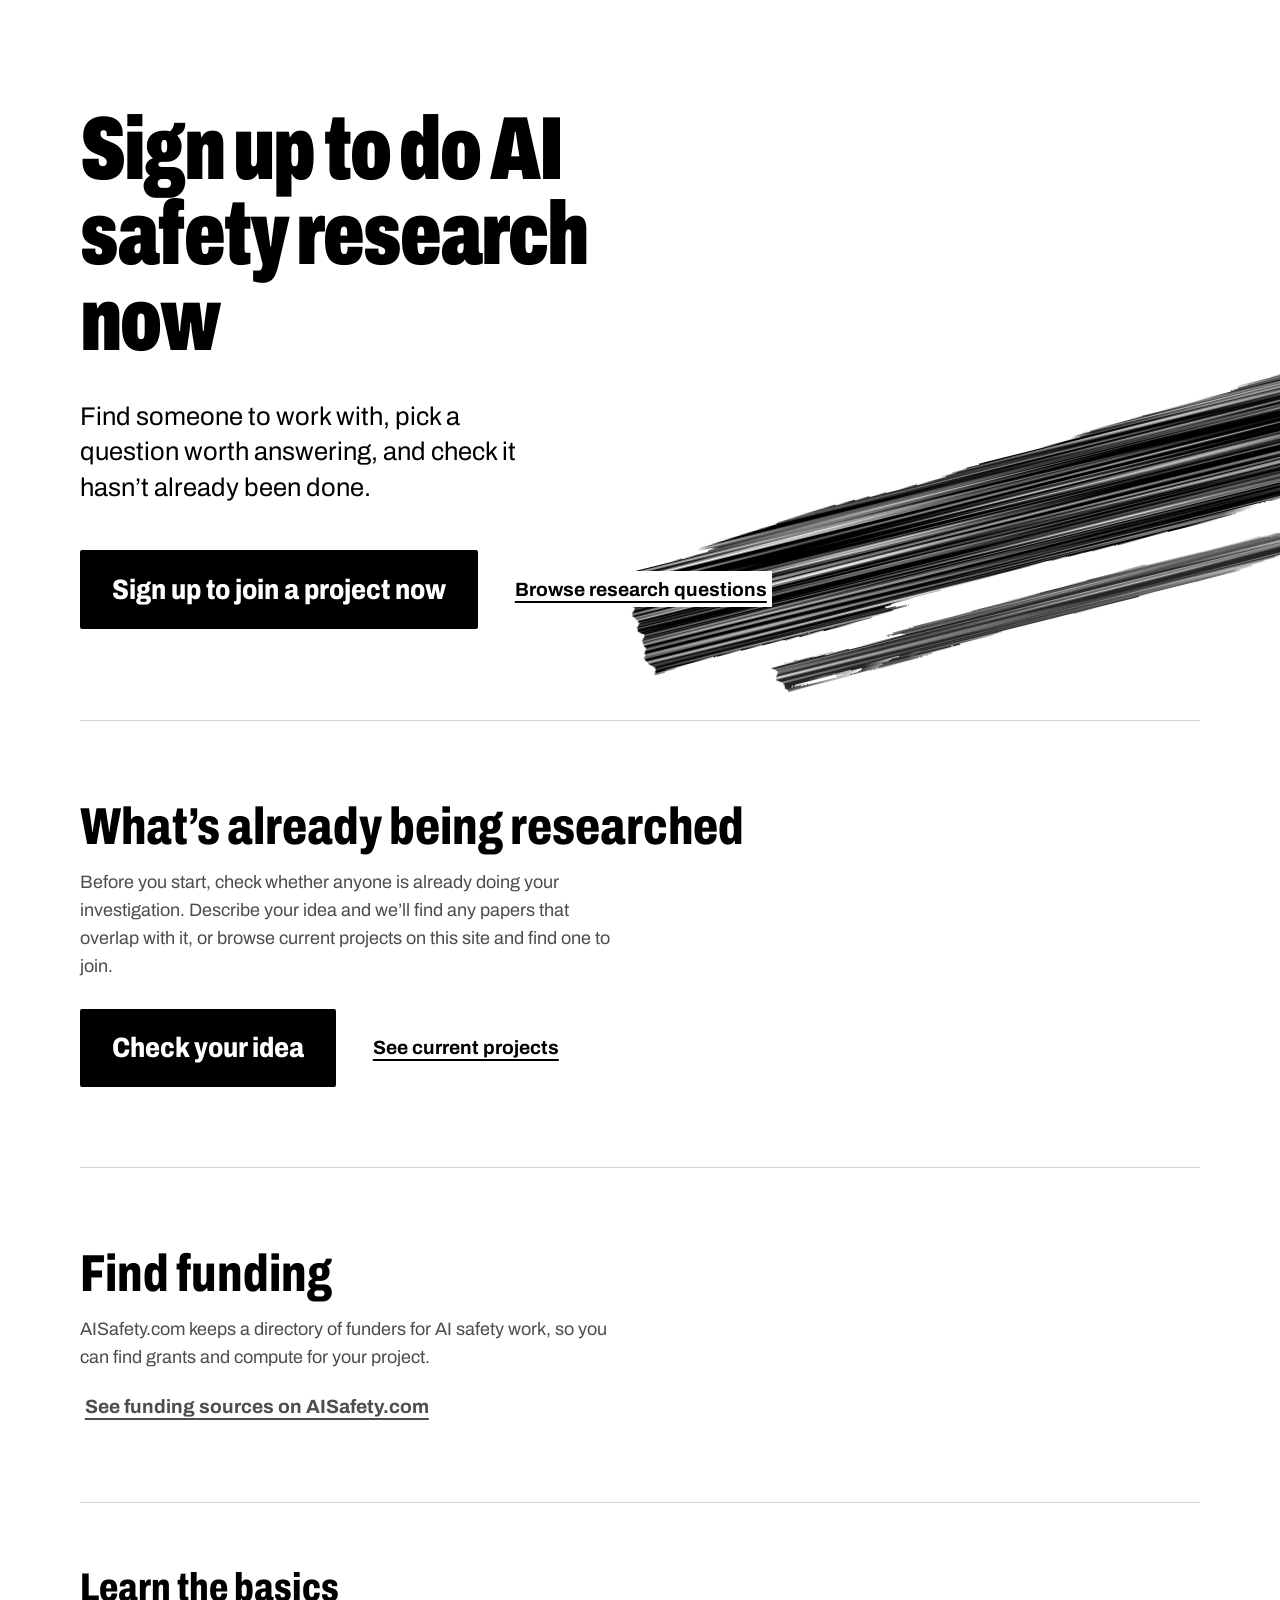
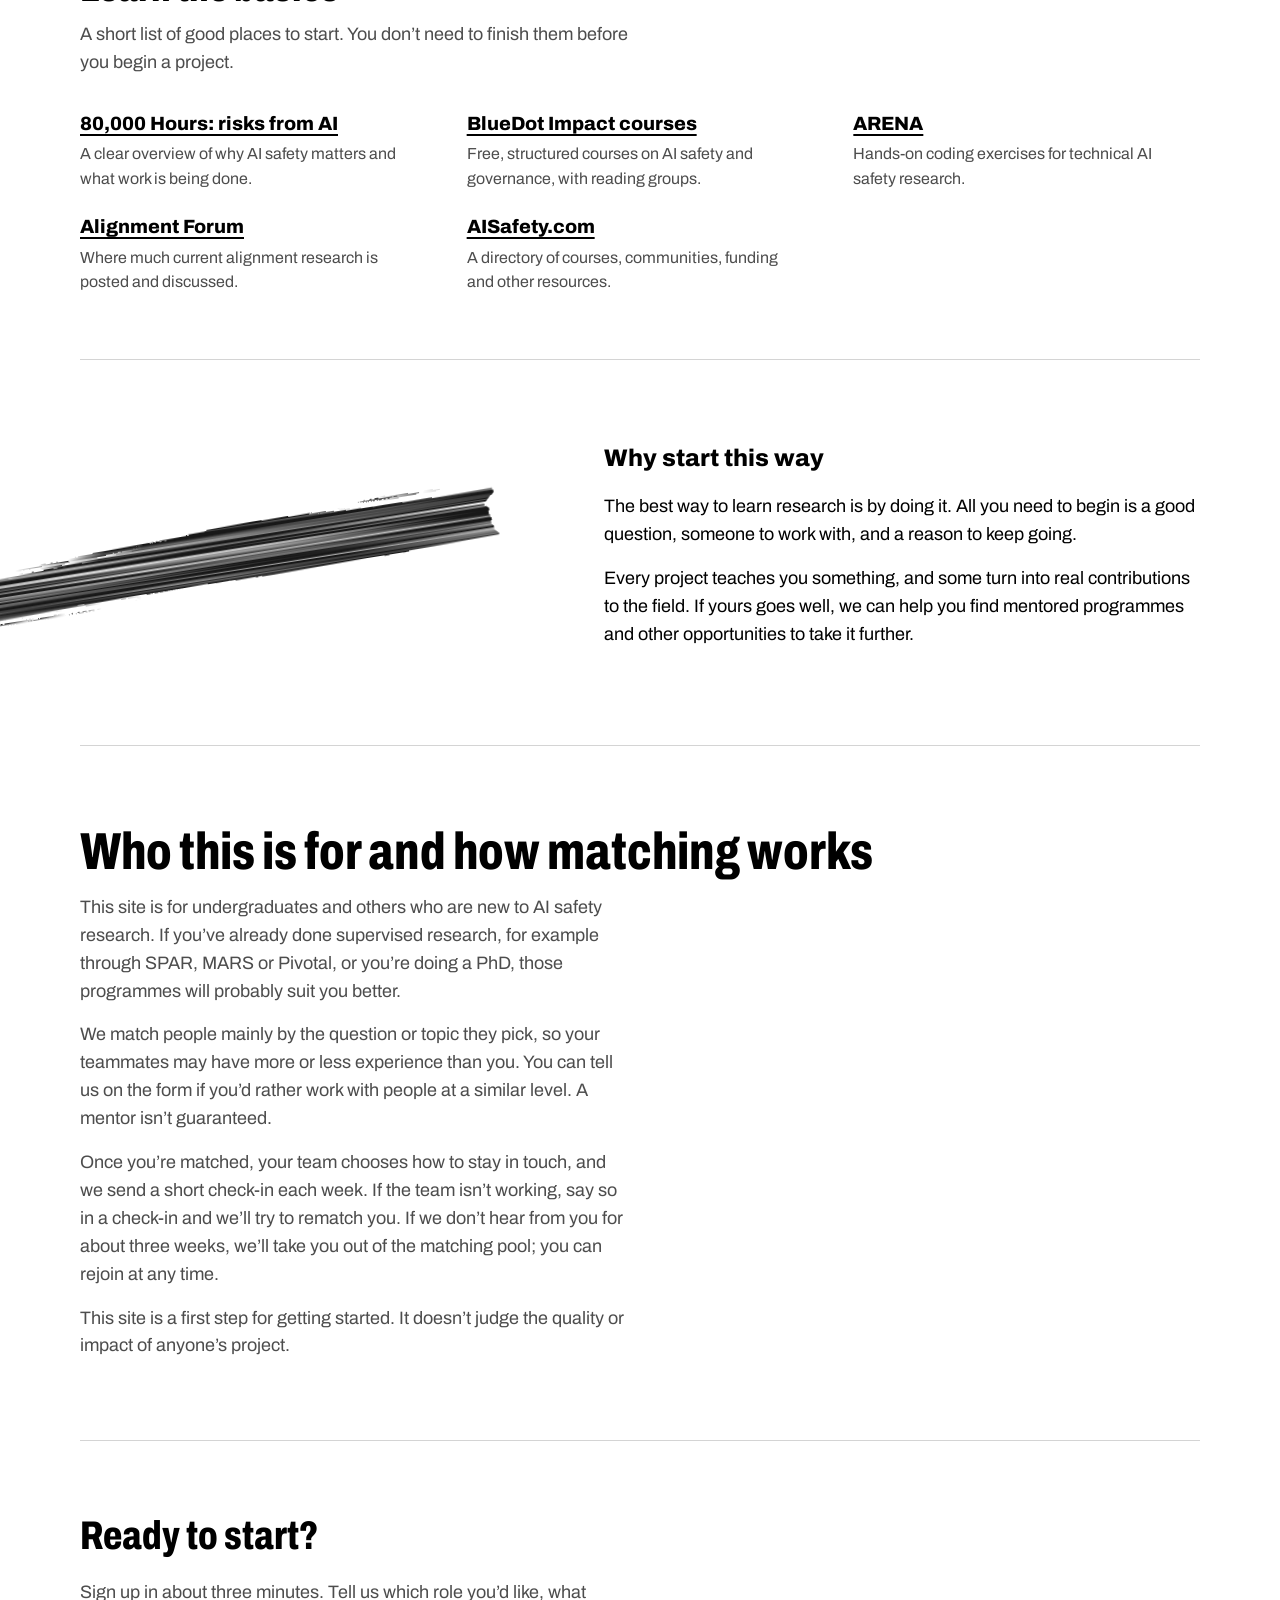
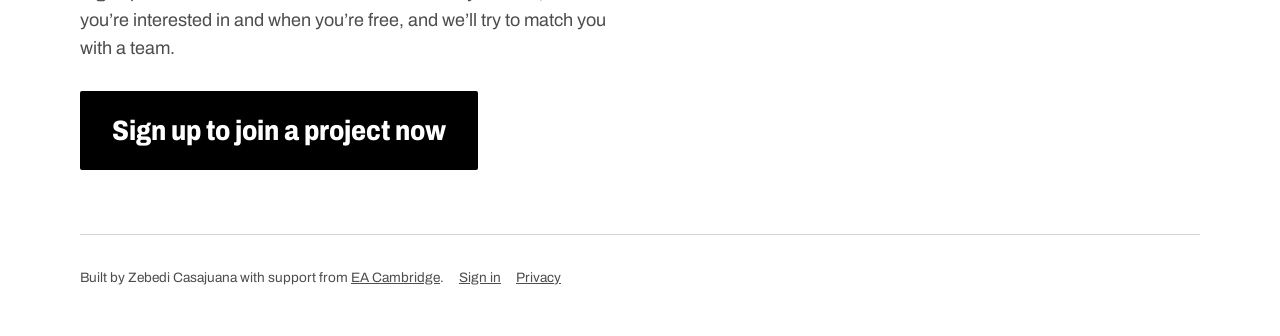
==== index.html @ 3d04e13b "Homepage: who this is for, how matching works, with support from EA Cambridge" ====
<!DOCTYPE html>
<html lang="en-GB">
<head>
<meta charset="utf-8">
<meta name="viewport" content="width=device-width, initial-scale=1">
<title>AI Safety Research: start this week</title>
<meta name="description" content="Find a research team, pick a well-scoped AI safety question and see what’s already being researched. Free, for students.">
<link rel="canonical" href="https://aisafetyresearch.co.uk/">
<meta property="og:type" content="website">
<meta property="og:site_name" content="AI Safety Research">
<meta property="og:title" content="AI Safety Research: start this week">
<meta property="og:description" content="Find a research team, pick a well-scoped AI safety question and see what’s already being researched. Free, for students.">
<meta property="og:url" content="https://aisafetyresearch.co.uk/">
<meta name="twitter:card" content="summary">
<link rel="preconnect" href="https://fonts.googleapis.com">
<link rel="preconnect" href="https://fonts.gstatic.com" crossorigin>
<link href="https://fonts.googleapis.com/css2?family=Archivo:wdth,wght@62..125,400..900&display=swap" rel="stylesheet">
<style>
  :root {
    --paper: #ffffff;
    --ink: #000000;
    --ink-soft: #4d4d4d;
    --rule: #d4d4d4;
    --stroke: #000000;
    color-scheme: light;
  }
  @media (prefers-color-scheme: dark) {
    :root {
      --paper: #000000;
      --ink: #ffffff;
      --ink-soft: #b3b3b3;
      --rule: #333333;
      --stroke: #ffffff;
      color-scheme: dark;
    }
  }

  * { box-sizing: border-box; margin: 0; padding: 0; }

  html { background: var(--paper); }
  body {
    background: var(--paper);
    color: var(--ink);
    font-family: "Archivo", "Helvetica Neue", Arial, sans-serif;
    font-variation-settings: "wdth" 100;
    font-size: 1.125rem;
    line-height: 1.55;
    overflow-x: hidden;
  }

  a { color: inherit; }
  a:focus-visible, .cta:focus-visible {
    outline: 3px solid var(--ink);
    outline-offset: 4px;
  }

  .wrap {
    width: min(1120px, 100% - 3rem);
    margin-inline: auto;
  }

  /* Hero: the most relevant thing, so the biggest thing */
  .hero {
    position: relative;
    min-height: 80vh;
    display: flex;
    flex-direction: column;
    justify-content: center;
    padding-block: 5rem 4rem;
  }
  .slash-hero {
    position: absolute;
    top: 38%;
    right: -22%;
    width: 80%;
    max-width: 1100px;
    color: var(--stroke);
    pointer-events: none;
    z-index: 0;
  }
  .hero-text { position: relative; z-index: 1; }
  h1 {
    font-variation-settings: "wdth" 68;
    font-weight: 900;
    font-size: clamp(2.6rem, 7vw, 6rem);
    line-height: 0.95;
    letter-spacing: -0.02em;
    max-width: 12ch;
  }
  .lede {
    margin-top: 2rem;
    font-size: clamp(1.25rem, 2.2vw, 1.6rem);
    line-height: 1.4;
    max-width: 30ch;
    background: var(--paper);
    padding: 0.25rem 0.5rem 0.25rem 0;
  }
  .cta {
    display: inline-block;
    margin-top: 2.5rem;
    background: var(--ink);
    color: var(--paper);
    text-decoration: none;
    font-weight: 800;
    font-variation-settings: "wdth" 85;
    font-size: clamp(1.3rem, 2.4vw, 1.75rem);
    padding: 1.1rem 2rem;
    border-radius: 2px;
    transition: transform 0.15s ease;
  }
  .cta:hover { transform: translateY(-2px); }
  .actions {
    display: flex;
    flex-wrap: wrap;
    align-items: center;
    gap: 1rem 2rem;
    margin-top: 2.5rem;
  }
  .actions .cta { margin-top: 0; }
  .secondary {
    font-weight: 700;
    font-size: 1.2rem;
    text-underline-offset: 0.25em;
    text-decoration-thickness: 2px;
    background: var(--paper);
    padding: 0.2rem 0.3rem;
  }
  .secondary:focus-visible { outline: 3px solid var(--ink); outline-offset: 4px; }

  /* Research tracker: second most relevant */
  .research { padding-block: 5rem; border-top: 1px solid var(--rule); }
  .research h2 {
    font-variation-settings: "wdth" 75;
    font-weight: 800;
    font-size: clamp(2rem, 4.5vw, 3.25rem);
    line-height: 1;
    margin-bottom: 1rem;
  }
  .research p { color: var(--ink-soft); max-width: 55ch; }

  /* Learning resources: useful, a step down from the tracker */
  .learn { padding-block: 4rem; border-top: 1px solid var(--rule); }
  .learn h2 {
    font-variation-settings: "wdth" 75;
    font-weight: 800;
    font-size: clamp(1.75rem, 3.5vw, 2.5rem);
    line-height: 1.05;
    margin-bottom: 0.75rem;
  }
  .learn-intro { color: var(--ink-soft); max-width: 55ch; margin-bottom: 2rem; }
  .learn ul {
    list-style: none;
    display: grid;
    gap: 1.25rem 2.5rem;
    grid-template-columns: repeat(auto-fit, minmax(260px, 1fr));
  }
  .learn li a {
    display: block;
    font-weight: 800;
    font-size: 1.2rem;
    text-underline-offset: 0.2em;
    text-decoration-thickness: 2px;
  }
  .learn li span { display: block; color: var(--ink-soft); font-size: 1rem; margin-top: 0.25rem; max-width: 36ch; }

  /* Why: supporting detail, smaller again */
  .why {
    position: relative;
    padding-block: 4rem 5rem;
    border-top: 1px solid var(--rule);
  }
  .slash-why {
    position: absolute;
    left: -14%;
    top: 50%;
    transform: translateY(-50%);
    width: 52%;
    max-width: 620px;
    color: var(--stroke);
    opacity: 0.9;
    pointer-events: none;
  }
  .why-text {
    position: relative;
    max-width: 62ch;
    margin-left: auto;
    background: var(--paper);
    padding: 1rem 0 1rem 1.5rem;
  }
  .why h2 {
    font-weight: 800;
    font-size: 1.5rem;
    margin-bottom: 1rem;
  }
  .why p + p { margin-top: 1rem; }

  /* Join */
  .join { padding-block: 4rem; border-top: 1px solid var(--rule); }
  .join h2 {
    font-variation-settings: "wdth" 75;
    font-weight: 800;
    font-size: clamp(1.75rem, 3.5vw, 2.5rem);
    margin-bottom: 0.75rem;
  }
  .join p { max-width: 55ch; color: var(--ink-soft); }
  .join .cta { margin-top: 1.75rem; }
  footer a + a, footer a:last-child { margin-left: 0.75rem; }

  /* Footer: least relevant, smallest */
  footer {
    border-top: 1px solid var(--rule);
    padding-block: 2rem 3rem;
    font-size: 0.85rem;
    color: var(--ink-soft);
  }

  @media (prefers-reduced-motion: reduce) {
    .cta { transition: none; }
    .cta:hover { transform: none; }
  }
  @media (max-width: 640px) {
    .slash-hero { right: -40%; width: 140%; top: auto; bottom: 2%; }
    .slash-why { width: 90%; left: -30%; top: auto; bottom: 0; transform: none; opacity: 0.25; }
    .why-text { padding-left: 0; }
  }
</style>
</head>
<body>

<svg width="0" height="0" style="position:absolute" aria-hidden="true">
  <defs>
    <filter id="rough" x="-5%" y="-40%" width="110%" height="180%">
      <feTurbulence type="fractalNoise" baseFrequency="0.004 0.08" numOctaves="2" seed="4" result="edge"/>
      <feDisplacementMap in="SourceGraphic" in2="edge" scale="22" xChannelSelector="R" yChannelSelector="G" result="shape"/>
      <feTurbulence type="fractalNoise" baseFrequency="0.002 0.35" numOctaves="2" seed="9" result="bristle"/>
      <feColorMatrix in="bristle" type="matrix" values="0 0 0 0 0  0 0 0 0 0  0 0 0 0 0  0 0 0 -2.2 1.9" result="gaps"/>
      <feComposite in="shape" in2="gaps" operator="in"/>
    </filter>
  </defs>
</svg>

<header class="wrap hero">
  <svg class="slash-hero" viewBox="0 0 1000 560" overflow="visible" aria-hidden="true">
    <g fill="currentColor" transform="rotate(-14 500 210)">
      <path filter="url(#rough)" d="M60 230 C 300 206, 650 198, 990 190 L 990 320 C 660 326, 320 338, 70 346 Z"/>
      <path filter="url(#rough)" d="M200 372 C 430 366, 700 362, 950 358 L 950 386 C 700 390, 440 396, 210 400 Z" opacity="0.85"/>
    </g>
  </svg>
  <div class="hero-text">
    <h1>Sign up to do AI safety research now</h1>
    <p class="lede">Find someone to work with, pick a question worth answering, and check it hasn’t already been done.</p>
    <div class="actions">
      <a class="cta" href="https://docs.google.com/forms/d/e/1FAIpQLSdmHTtx13CAIPE9tAMnrkUetPg1fFktIbesKEXKRQu8jyrQ9A/viewform">Sign up to join a project now</a>
      <a class="secondary" href="questions.html">Browse research questions</a>
    </div>
  </div>
</header>

<main>
  <section class="wrap research" id="research" aria-labelledby="research-title">
    <h2 id="research-title">What’s already being researched</h2>
    <p>Before you start, check whether anyone is already doing your investigation. Describe your idea and we’ll find any papers that overlap with it, or browse current projects on this site and find one to join.</p>
    <div class="actions" style="margin-top:1.75rem">
      <a class="cta" href="check.html">Check your idea</a>
      <a class="secondary" href="projects.html">See current projects</a>
    </div>
  </section>

  <section class="wrap research" id="funding" aria-labelledby="funding-title">
    <h2 id="funding-title">Find funding</h2>
    <p>AISafety.com keeps a directory of funders for AI safety work, so you can find grants and compute for your project.</p>
    <p style="margin-top:1.25rem"><a class="secondary" href="https://aisafety.com/funding">See funding sources on AISafety.com</a></p>
  </section>

  <section class="wrap learn" id="learn" aria-labelledby="learn-title">
    <h2 id="learn-title">Learn the basics</h2>
    <p class="learn-intro">A short list of good places to start. You don’t need to finish them before you begin a project.</p>
    <ul>
      <li><a href="https://80000hours.org/problem-profiles/artificial-intelligence/">80,000 Hours: risks from AI</a><span>A clear overview of why AI safety matters and what work is being done.</span></li>
      <li><a href="https://bluedot.org/">BlueDot Impact courses</a><span>Free, structured courses on AI safety and governance, with reading groups.</span></li>
      <li><a href="https://www.arena.education/">ARENA</a><span>Hands-on coding exercises for technical AI safety research.</span></li>
      <li><a href="https://www.alignmentforum.org/">Alignment Forum</a><span>Where much current alignment research is posted and discussed.</span></li>
      <li><a href="https://www.aisafety.com/">AISafety.com</a><span>A directory of courses, communities, funding and other resources.</span></li>
    </ul>
  </section>

  <section class="wrap why" aria-labelledby="why-title">
    <svg class="slash-why" viewBox="0 0 600 200" overflow="visible" aria-hidden="true">
      <g fill="currentColor" transform="rotate(-9 300 100)">
        <path filter="url(#rough)" d="M10 90 C 180 82, 400 78, 590 74 L 590 128 C 400 132, 190 136, 15 142 Z"/>
      </g>
    </svg>
    <div class="why-text">
      <h2 id="why-title">Why start this way</h2>
      <p>The best way to learn research is by doing it. All you need to begin is a good question, someone to work with, and a reason to keep going.</p>
      <p>Every project teaches you something, and some turn into real contributions to the field. If yours goes well, we can help you find mentored programmes and other opportunities to take it further.</p>
    </div>
  </section>

  <section class="wrap research" id="how" aria-labelledby="how-title">
    <h2 id="how-title">Who this is for and how matching works</h2>
    <p>This site is for undergraduates and others who are new to AI safety research. If you’ve already done supervised research, for example through SPAR, MARS or Pivotal, or you’re doing a PhD, those programmes will probably suit you better.</p>
    <p style="margin-top:1rem">We match people mainly by the question or topic they pick, so your teammates may have more or less experience than you. You can tell us on the form if you’d rather work with people at a similar level. A mentor isn’t guaranteed.</p>
    <p style="margin-top:1rem">Once you’re matched, your team chooses how to stay in touch, and we send a short check-in each week. If the team isn’t working, say so in a check-in and we’ll try to rematch you. If we don’t hear from you for about three weeks, we’ll take you out of the matching pool; you can rejoin at any time.</p>
    <p style="margin-top:1rem">This site is a first step for getting started. It doesn’t judge the quality or impact of anyone’s project.</p>
  </section>

  <section class="wrap join" id="join" aria-labelledby="join-title">
    <h2 id="join-title">Ready to start?</h2>
    <p>Sign up in about three minutes. Tell us which role you’d like, what you’re interested in and when you’re free, and we’ll try to match you with a team.</p>
    <a class="cta" href="https://docs.google.com/forms/d/e/1FAIpQLSdmHTtx13CAIPE9tAMnrkUetPg1fFktIbesKEXKRQu8jyrQ9A/viewform">Sign up to join a project now</a>
  </section>
</main>

<footer class="wrap">
  Built by Zebedi Casajuana with support from <a href="https://www.eacambridge.org/">EA Cambridge</a>. <a href="login.html">Sign in</a> <a href="privacy.html">Privacy</a>
</footer>

</body>
</html>
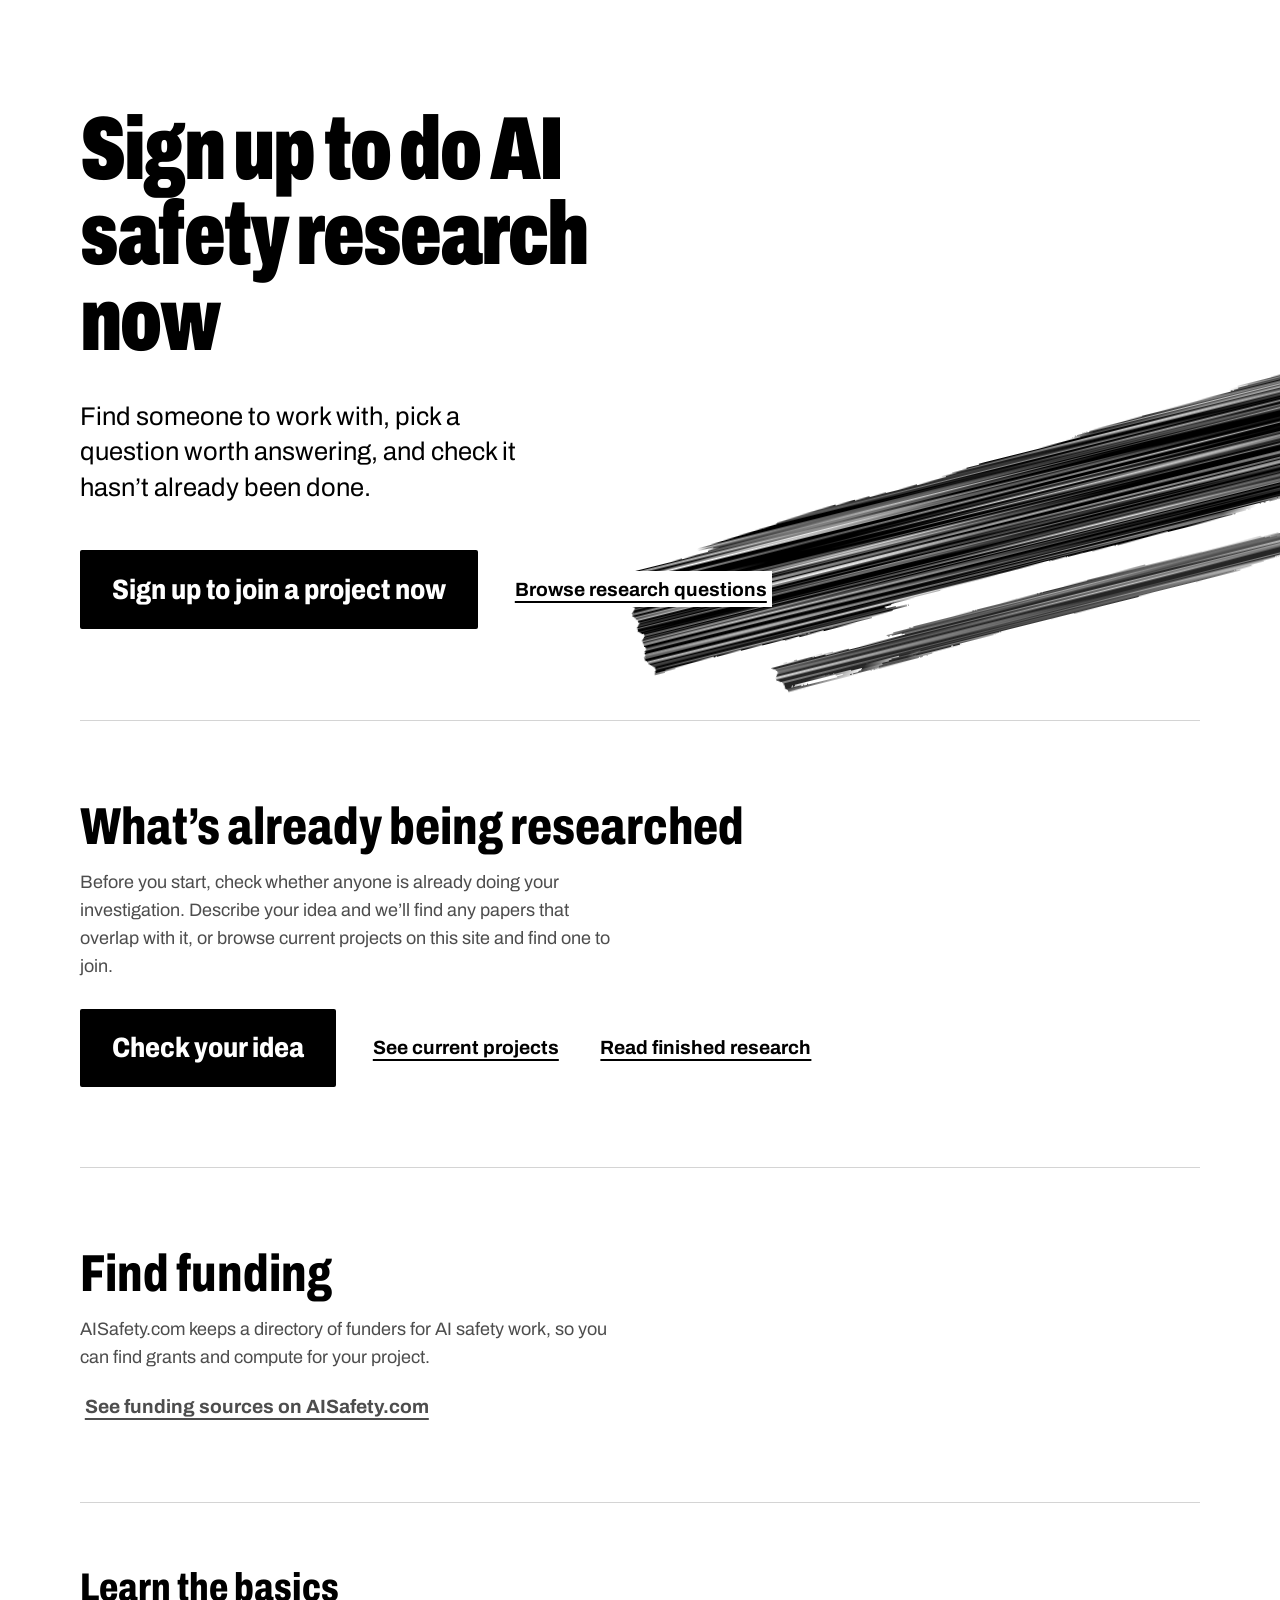
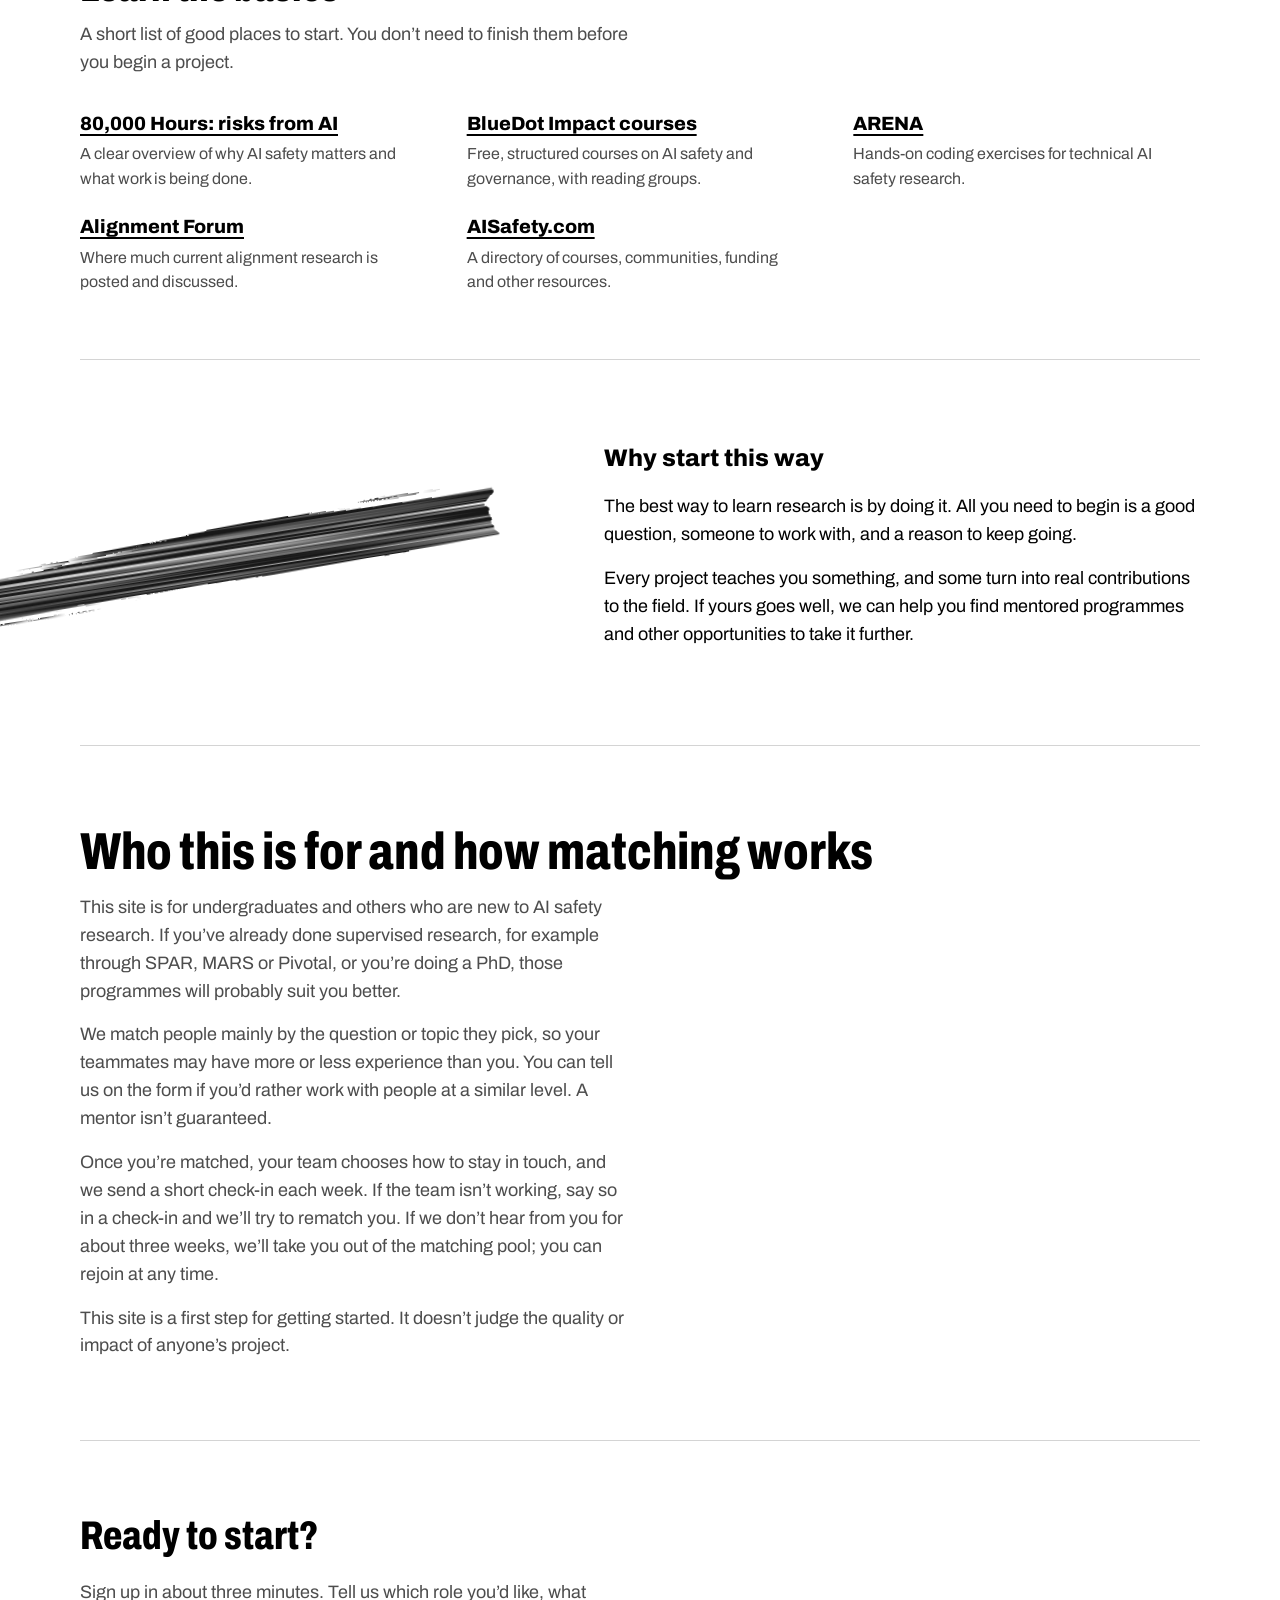
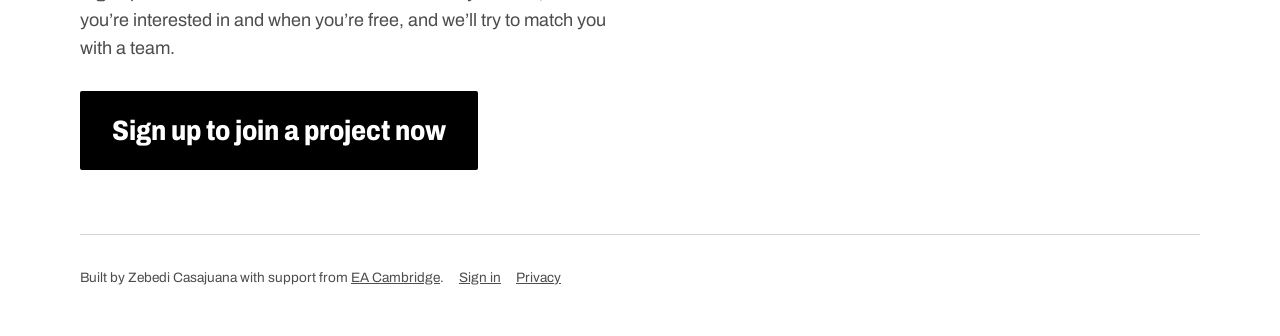
==== commit 92108e06: "Homepage: link to finished research" ====
--- a/index.html
+++ b/index.html
@@ -263,6 +263,7 @@
     <div class="actions" style="margin-top:1.75rem">
       <a class="cta" href="check.html">Check your idea</a>
       <a class="secondary" href="projects.html">See current projects</a>
+      <a class="secondary" href="published.html">Read finished research</a>
     </div>
   </section>
 
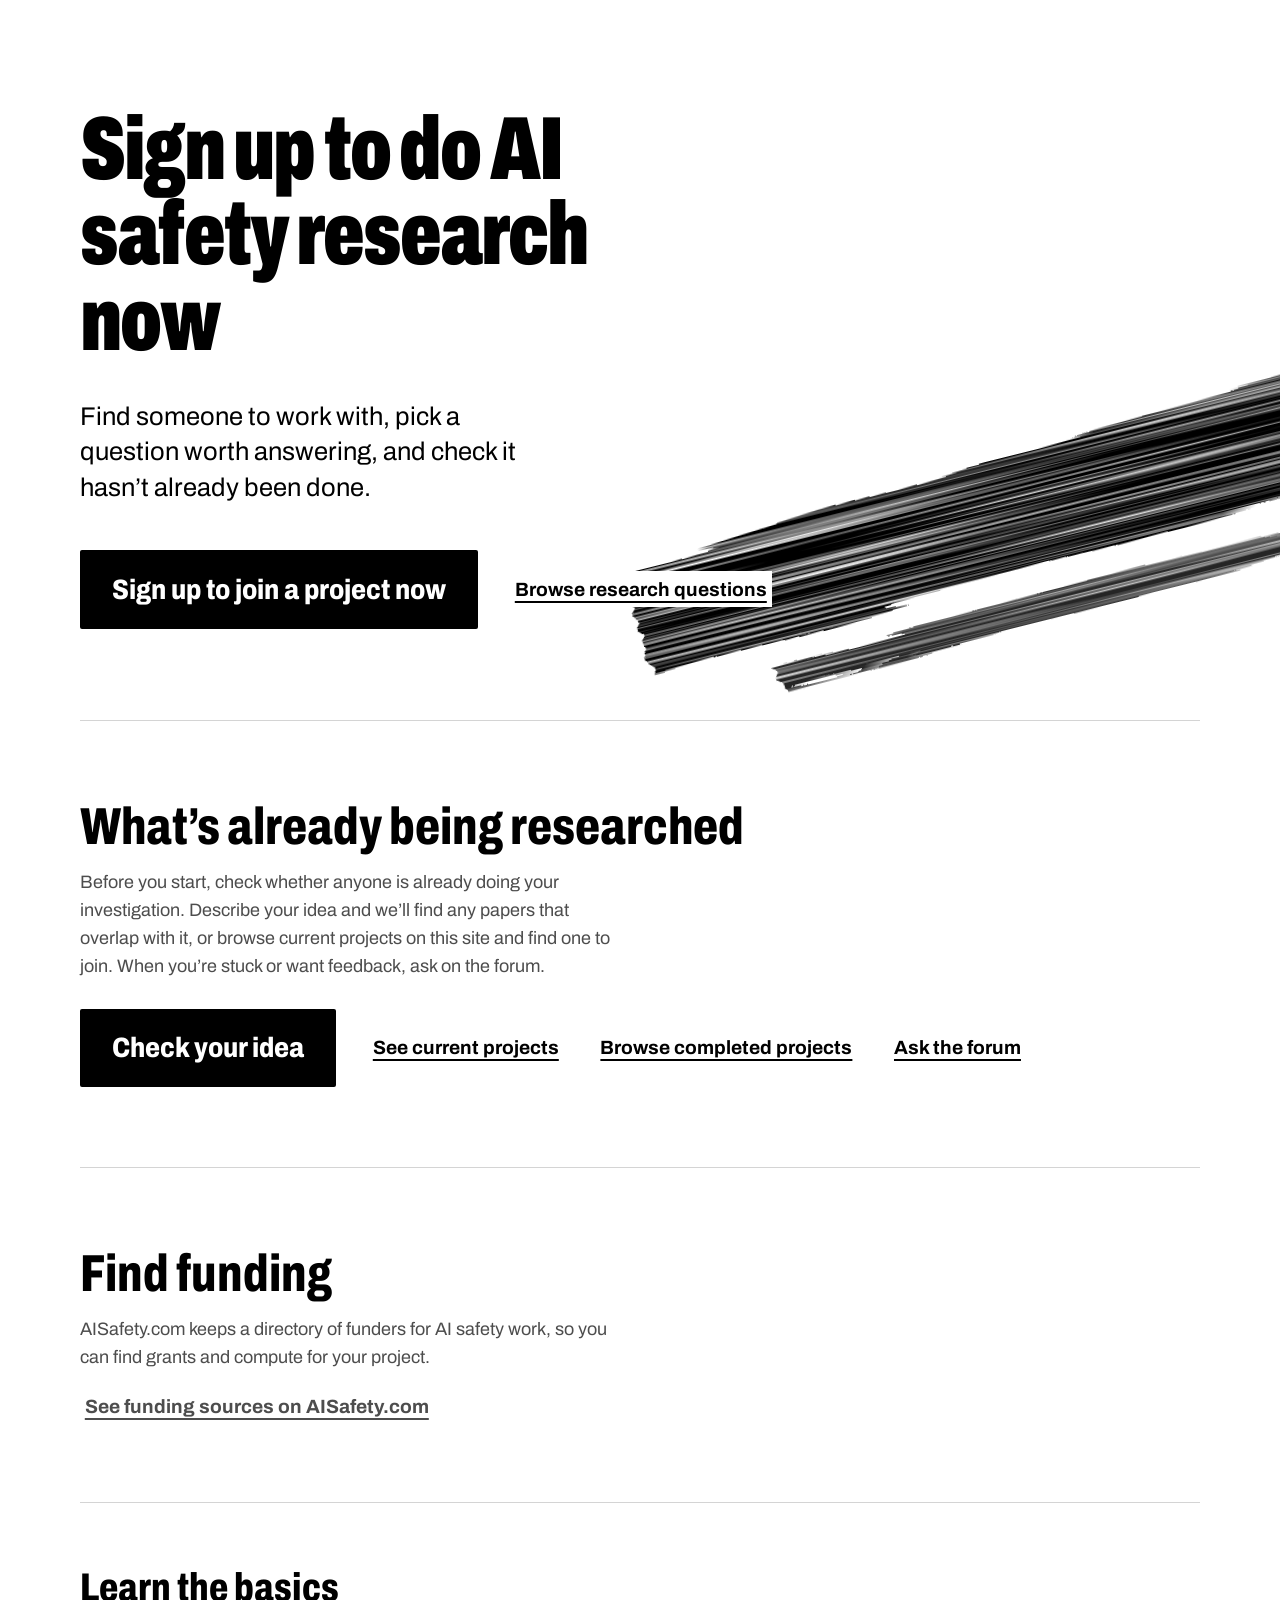
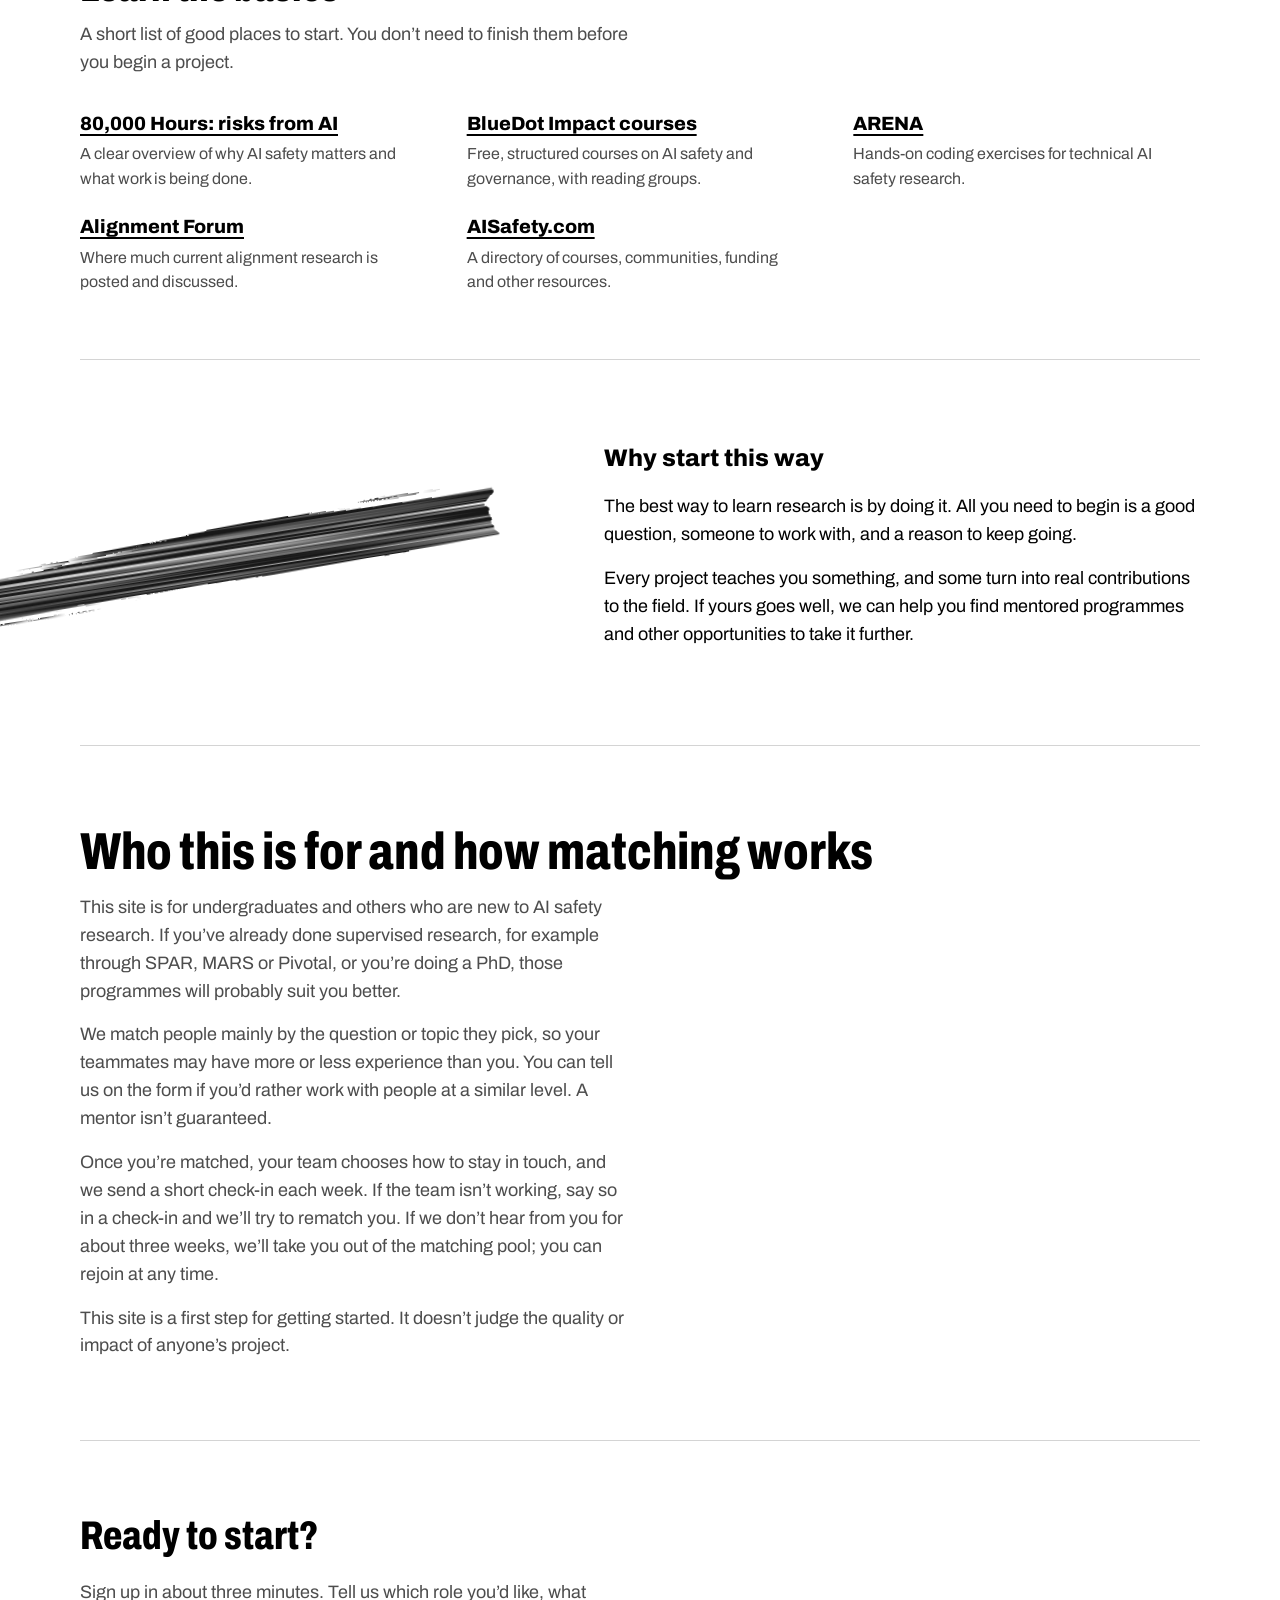
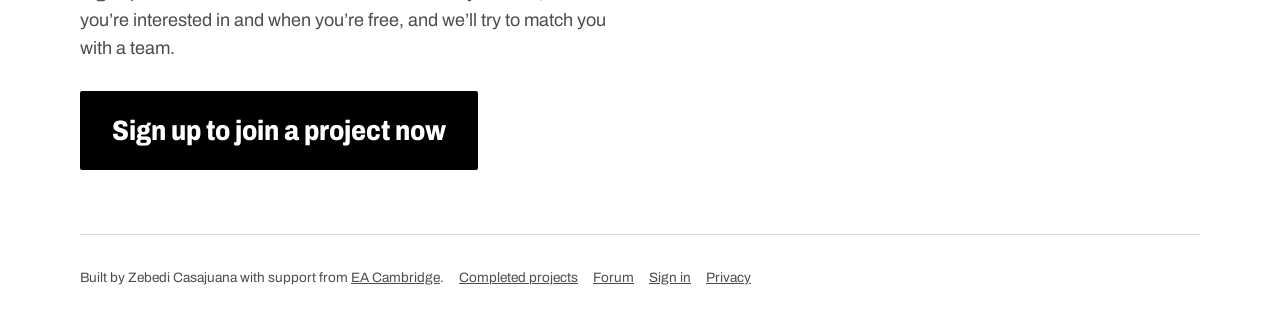
==== commit 9012e60c: "Completed projects page and forum, with comments held for approval; share projects from your account" ====
--- a/index.html
+++ b/index.html
@@ -250,7 +250,7 @@
     <h1>Sign up to do AI safety research now</h1>
     <p class="lede">Find someone to work with, pick a question worth answering, and check it hasn’t already been done.</p>
     <div class="actions">
-      <a class="cta" href="https://docs.google.com/forms/d/e/1FAIpQLSdmHTtx13CAIPE9tAMnrkUetPg1fFktIbesKEXKRQu8jyrQ9A/viewform">Sign up to join a project now</a>
+      <a class="cta" href="login.html">Sign up to join a project now</a>
       <a class="secondary" href="questions.html">Browse research questions</a>
     </div>
   </div>
@@ -259,11 +259,12 @@
 <main>
   <section class="wrap research" id="research" aria-labelledby="research-title">
     <h2 id="research-title">What’s already being researched</h2>
-    <p>Before you start, check whether anyone is already doing your investigation. Describe your idea and we’ll find any papers that overlap with it, or browse current projects on this site and find one to join.</p>
+    <p>Before you start, check whether anyone is already doing your investigation. Describe your idea and we’ll find any papers that overlap with it, or browse current projects on this site and find one to join. When you’re stuck or want feedback, ask on the forum.</p>
     <div class="actions" style="margin-top:1.75rem">
       <a class="cta" href="check.html">Check your idea</a>
       <a class="secondary" href="projects.html">See current projects</a>
-      <a class="secondary" href="published.html">Read finished research</a>
+      <a class="secondary" href="completed.html">Browse completed projects</a>
+      <a class="secondary" href="forum.html">Ask the forum</a>
     </div>
   </section>
 
@@ -309,12 +310,12 @@
   <section class="wrap join" id="join" aria-labelledby="join-title">
     <h2 id="join-title">Ready to start?</h2>
     <p>Sign up in about three minutes. Tell us which role you’d like, what you’re interested in and when you’re free, and we’ll try to match you with a team.</p>
-    <a class="cta" href="https://docs.google.com/forms/d/e/1FAIpQLSdmHTtx13CAIPE9tAMnrkUetPg1fFktIbesKEXKRQu8jyrQ9A/viewform">Sign up to join a project now</a>
+    <a class="cta" href="login.html">Sign up to join a project now</a>
   </section>
 </main>
 
 <footer class="wrap">
-  Built by Zebedi Casajuana with support from <a href="https://www.eacambridge.org/">EA Cambridge</a>. <a href="login.html">Sign in</a> <a href="privacy.html">Privacy</a>
+  Built by Zebedi Casajuana with support from <a href="https://www.eacambridge.org/">EA Cambridge</a>. <a href="completed.html">Completed projects</a> <a href="forum.html">Forum</a> <a href="login.html">Sign in</a> <a href="privacy.html">Privacy</a>
 </footer>
 
 </body>
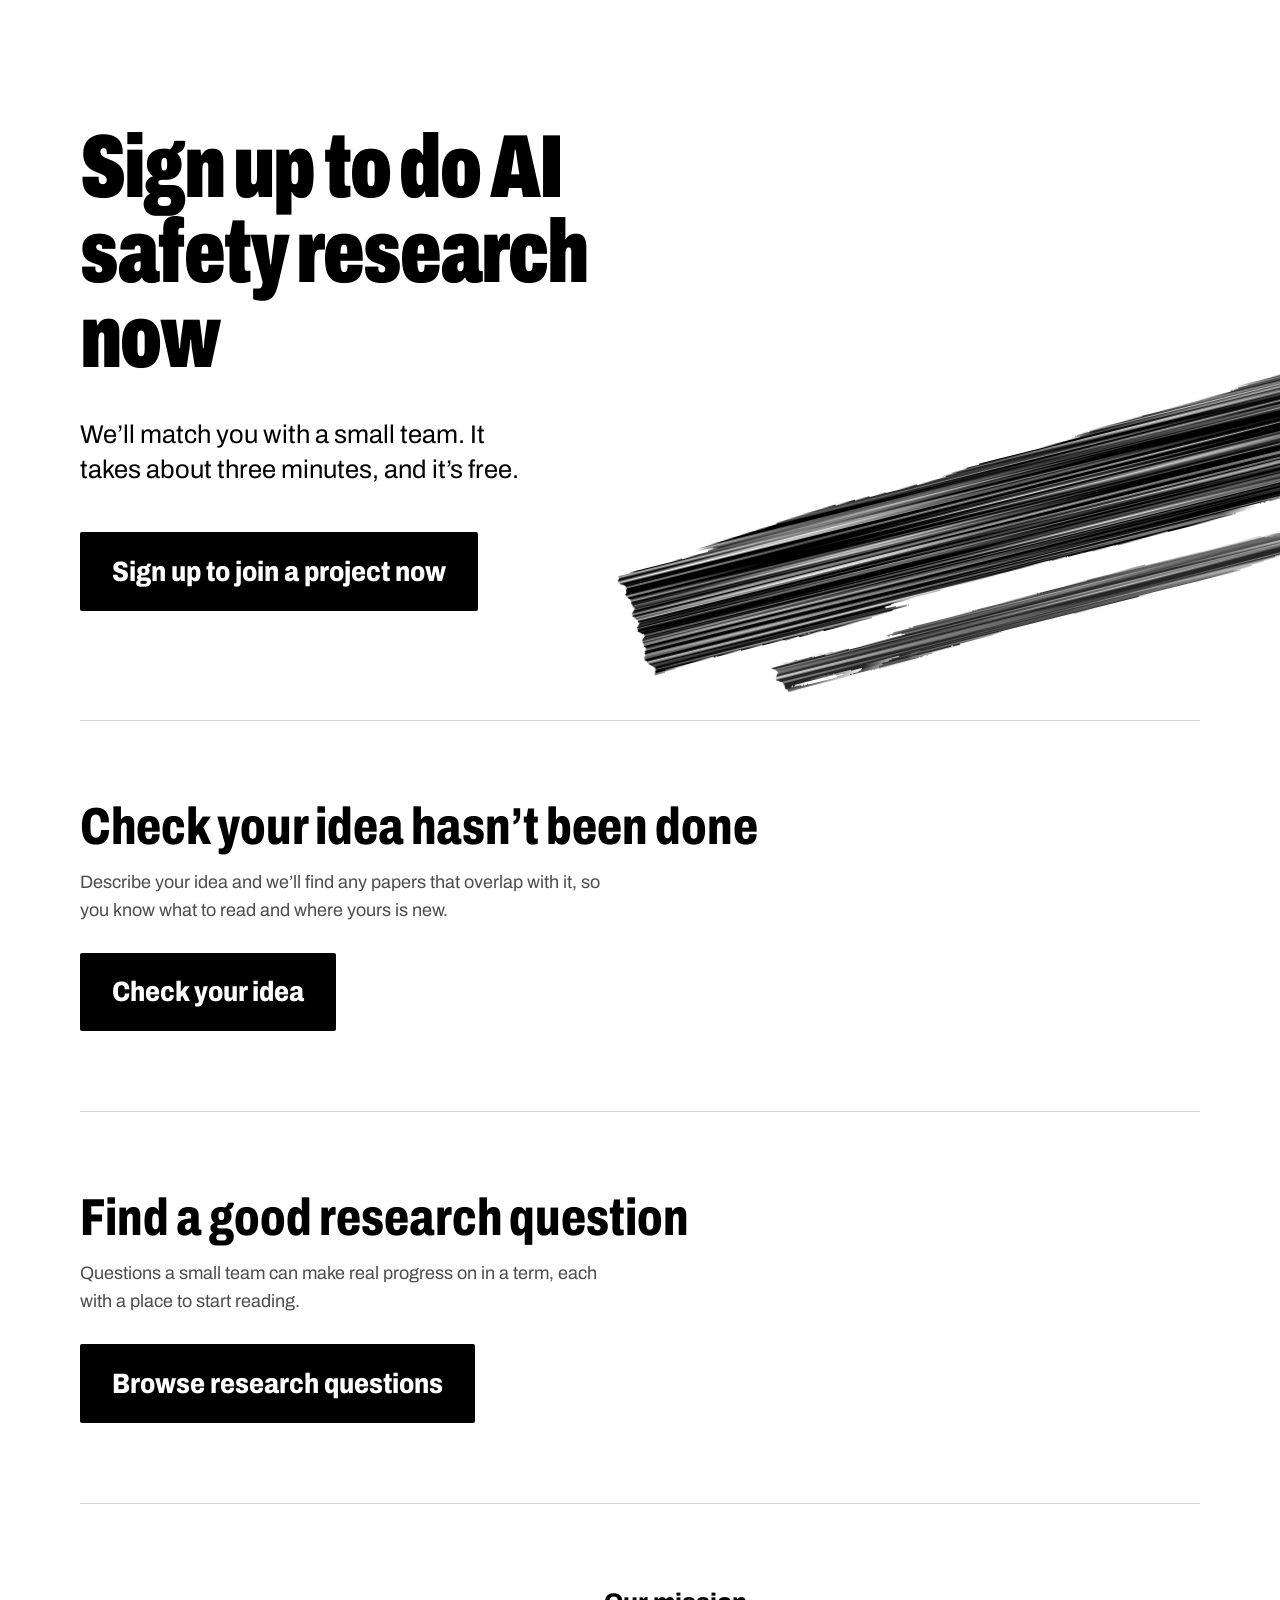
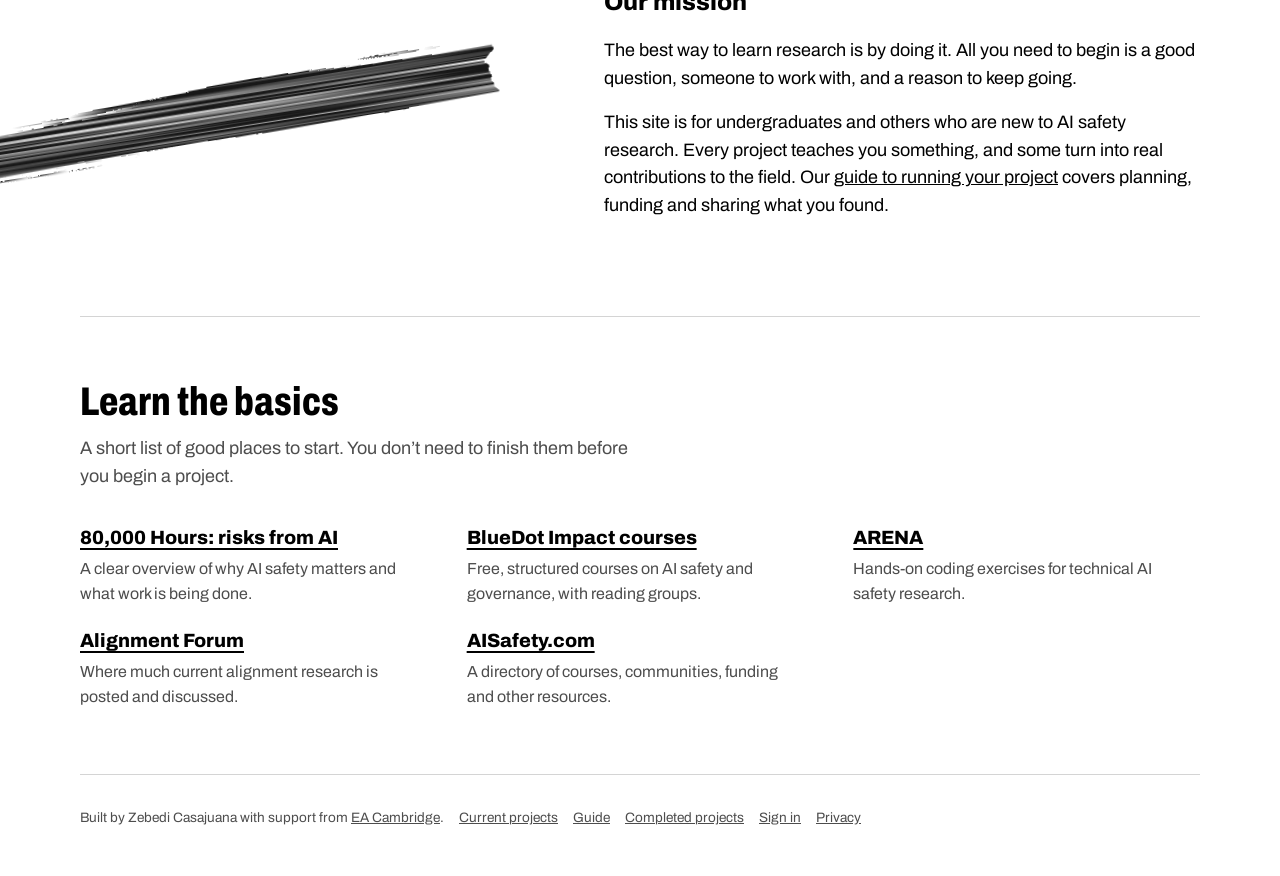
==== commit d559fc96: "Simplify the site: shorter home page, separate project guide, comments go live" ====
--- a/index.html
+++ b/index.html
@@ -194,16 +194,6 @@
   }
   .why p + p { margin-top: 1rem; }
 
-  /* Join */
-  .join { padding-block: 4rem; border-top: 1px solid var(--rule); }
-  .join h2 {
-    font-variation-settings: "wdth" 75;
-    font-weight: 800;
-    font-size: clamp(1.75rem, 3.5vw, 2.5rem);
-    margin-bottom: 0.75rem;
-  }
-  .join p { max-width: 55ch; color: var(--ink-soft); }
-  .join .cta { margin-top: 1.75rem; }
   footer a + a, footer a:last-child { margin-left: 0.75rem; }
 
   /* Footer: least relevant, smallest */
@@ -248,30 +238,41 @@
   </svg>
   <div class="hero-text">
     <h1>Sign up to do AI safety research now</h1>
-    <p class="lede">Find someone to work with, pick a question worth answering, and check it hasn’t already been done.</p>
+    <p class="lede">We’ll match you with a small team. It takes about three minutes, and it’s free.</p>
     <div class="actions">
       <a class="cta" href="login.html">Sign up to join a project now</a>
-      <a class="secondary" href="questions.html">Browse research questions</a>
     </div>
   </div>
 </header>
 
 <main>
-  <section class="wrap research" id="research" aria-labelledby="research-title">
-    <h2 id="research-title">What’s already being researched</h2>
-    <p>Before you start, check whether anyone is already doing your investigation. Describe your idea and we’ll find any papers that overlap with it, or browse current projects on this site and find one to join. When you’re stuck or want feedback, ask on the forum.</p>
+  <section class="wrap research" id="check" aria-labelledby="check-title">
+    <h2 id="check-title">Check your idea hasn’t been done</h2>
+    <p>Describe your idea and we’ll find any papers that overlap with it, so you know what to read and where yours is new.</p>
     <div class="actions" style="margin-top:1.75rem">
       <a class="cta" href="check.html">Check your idea</a>
-      <a class="secondary" href="projects.html">See current projects</a>
-      <a class="secondary" href="completed.html">Browse completed projects</a>
-      <a class="secondary" href="forum.html">Ask the forum</a>
-    </div>
-  </section>
-
-  <section class="wrap research" id="funding" aria-labelledby="funding-title">
-    <h2 id="funding-title">Find funding</h2>
-    <p>AISafety.com keeps a directory of funders for AI safety work, so you can find grants and compute for your project.</p>
-    <p style="margin-top:1.25rem"><a class="secondary" href="https://aisafety.com/funding">See funding sources on AISafety.com</a></p>
+    </div>
+  </section>
+
+  <section class="wrap research" id="questions" aria-labelledby="questions-title">
+    <h2 id="questions-title">Find a good research question</h2>
+    <p>Questions a small team can make real progress on in a term, each with a place to start reading.</p>
+    <div class="actions" style="margin-top:1.75rem">
+      <a class="cta" href="questions.html">Browse research questions</a>
+    </div>
+  </section>
+
+  <section class="wrap why" aria-labelledby="why-title">
+    <svg class="slash-why" viewBox="0 0 600 200" overflow="visible" aria-hidden="true">
+      <g fill="currentColor" transform="rotate(-9 300 100)">
+        <path filter="url(#rough)" d="M10 90 C 180 82, 400 78, 590 74 L 590 128 C 400 132, 190 136, 15 142 Z"/>
+      </g>
+    </svg>
+    <div class="why-text">
+      <h2 id="why-title">Our mission</h2>
+      <p>The best way to learn research is by doing it. All you need to begin is a good question, someone to work with, and a reason to keep going.</p>
+      <p>This site is for undergraduates and others who are new to AI safety research. Every project teaches you something, and some turn into real contributions to the field. Our <a href="guide.html">guide to running your project</a> covers planning, funding and sharing what you found.</p>
+    </div>
   </section>
 
   <section class="wrap learn" id="learn" aria-labelledby="learn-title">
@@ -285,37 +286,10 @@
       <li><a href="https://www.aisafety.com/">AISafety.com</a><span>A directory of courses, communities, funding and other resources.</span></li>
     </ul>
   </section>
-
-  <section class="wrap why" aria-labelledby="why-title">
-    <svg class="slash-why" viewBox="0 0 600 200" overflow="visible" aria-hidden="true">
-      <g fill="currentColor" transform="rotate(-9 300 100)">
-        <path filter="url(#rough)" d="M10 90 C 180 82, 400 78, 590 74 L 590 128 C 400 132, 190 136, 15 142 Z"/>
-      </g>
-    </svg>
-    <div class="why-text">
-      <h2 id="why-title">Why start this way</h2>
-      <p>The best way to learn research is by doing it. All you need to begin is a good question, someone to work with, and a reason to keep going.</p>
-      <p>Every project teaches you something, and some turn into real contributions to the field. If yours goes well, we can help you find mentored programmes and other opportunities to take it further.</p>
-    </div>
-  </section>
-
-  <section class="wrap research" id="how" aria-labelledby="how-title">
-    <h2 id="how-title">Who this is for and how matching works</h2>
-    <p>This site is for undergraduates and others who are new to AI safety research. If you’ve already done supervised research, for example through SPAR, MARS or Pivotal, or you’re doing a PhD, those programmes will probably suit you better.</p>
-    <p style="margin-top:1rem">We match people mainly by the question or topic they pick, so your teammates may have more or less experience than you. You can tell us on the form if you’d rather work with people at a similar level. A mentor isn’t guaranteed.</p>
-    <p style="margin-top:1rem">Once you’re matched, your team chooses how to stay in touch, and we send a short check-in each week. If the team isn’t working, say so in a check-in and we’ll try to rematch you. If we don’t hear from you for about three weeks, we’ll take you out of the matching pool; you can rejoin at any time.</p>
-    <p style="margin-top:1rem">This site is a first step for getting started. It doesn’t judge the quality or impact of anyone’s project.</p>
-  </section>
-
-  <section class="wrap join" id="join" aria-labelledby="join-title">
-    <h2 id="join-title">Ready to start?</h2>
-    <p>Sign up in about three minutes. Tell us which role you’d like, what you’re interested in and when you’re free, and we’ll try to match you with a team.</p>
-    <a class="cta" href="login.html">Sign up to join a project now</a>
-  </section>
 </main>
 
 <footer class="wrap">
-  Built by Zebedi Casajuana with support from <a href="https://www.eacambridge.org/">EA Cambridge</a>. <a href="completed.html">Completed projects</a> <a href="forum.html">Forum</a> <a href="login.html">Sign in</a> <a href="privacy.html">Privacy</a>
+  Built by Zebedi Casajuana with support from <a href="https://www.eacambridge.org/">EA Cambridge</a>. <a href="projects.html">Current projects</a> <a href="guide.html">Guide</a> <a href="completed.html">Completed projects</a> <a href="login.html">Sign in</a> <a href="privacy.html">Privacy</a>
 </footer>
 
 </body>
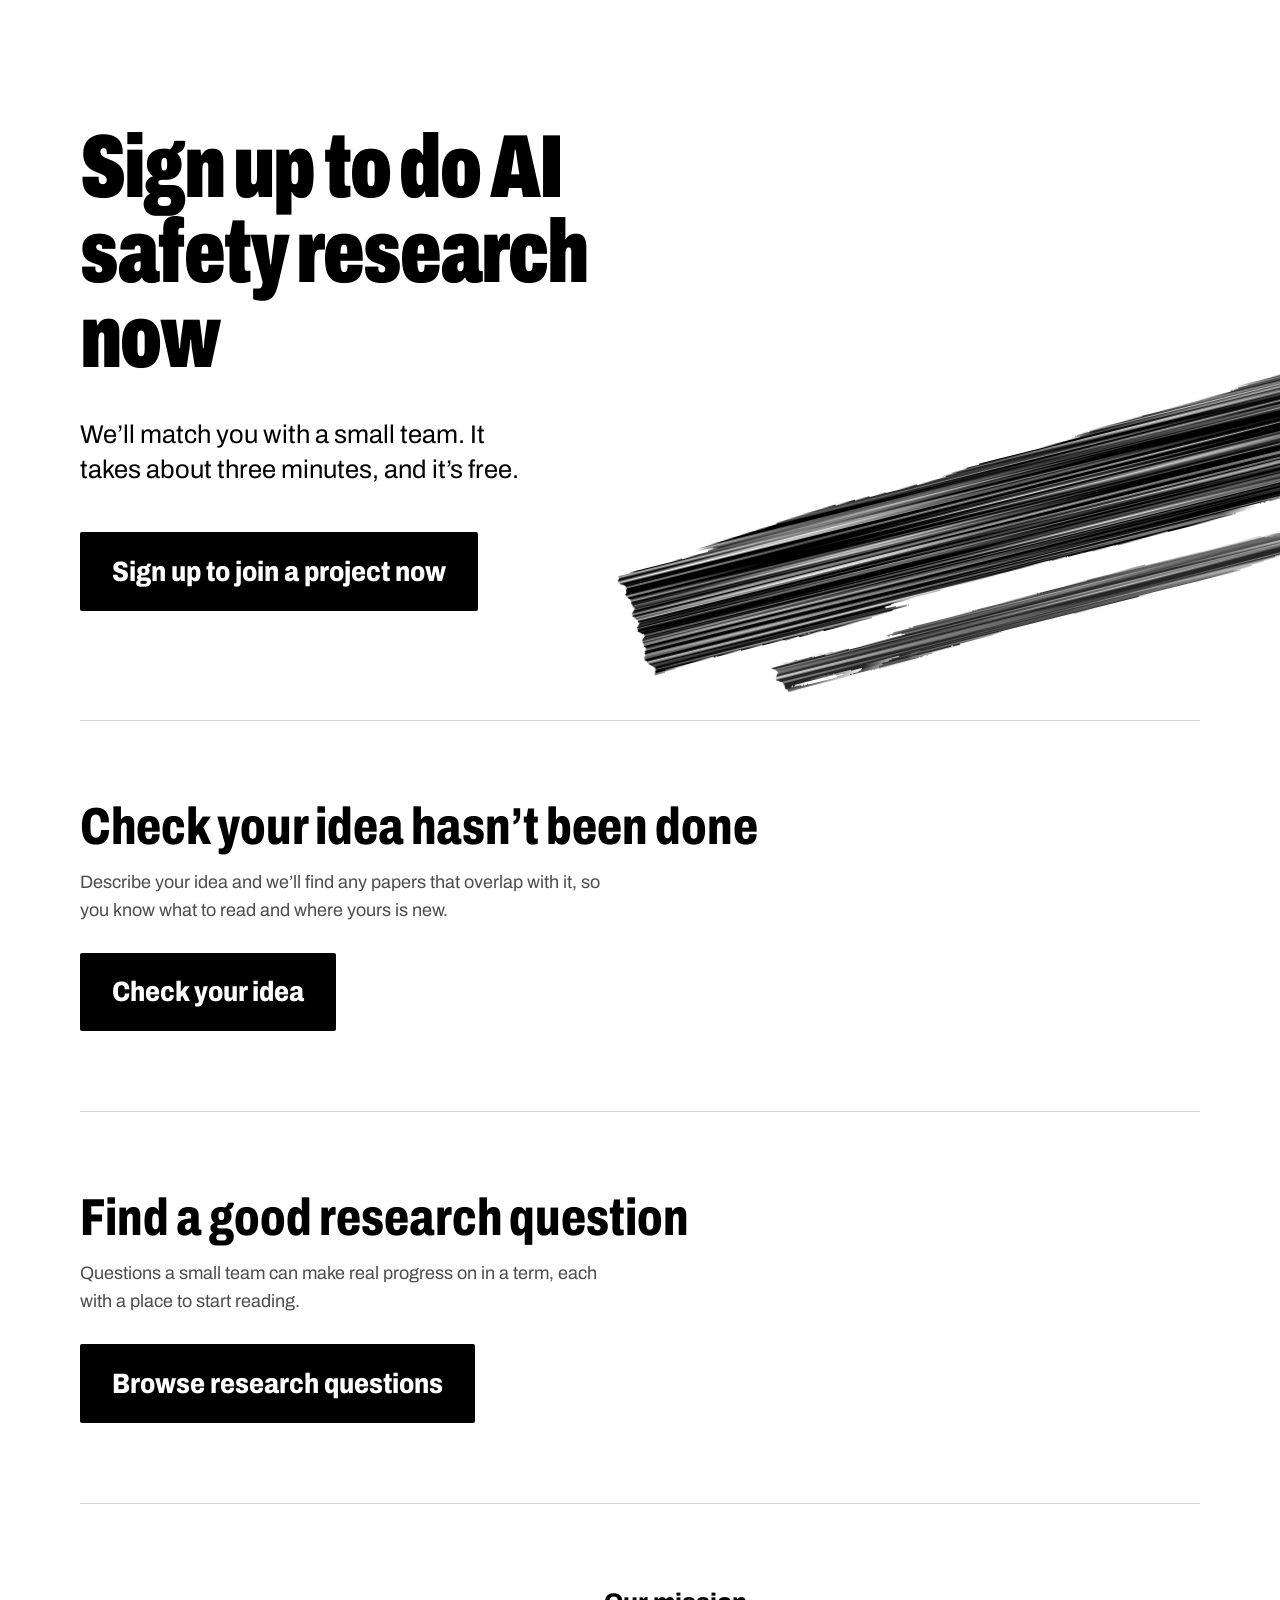
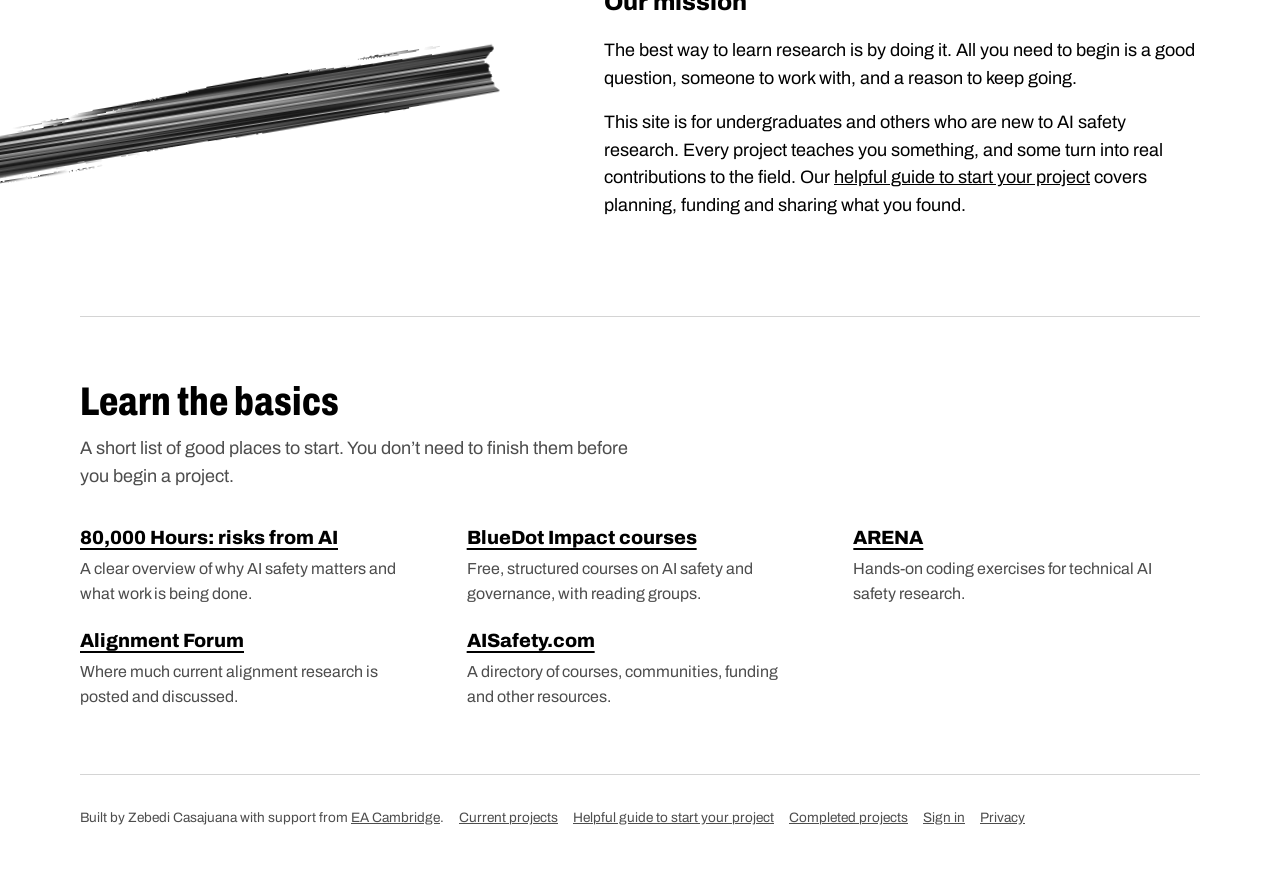
==== commit 62d94fdd: "Rename the guide: Helpful guide to start your project" ====
--- a/index.html
+++ b/index.html
@@ -271,7 +271,7 @@
     <div class="why-text">
       <h2 id="why-title">Our mission</h2>
       <p>The best way to learn research is by doing it. All you need to begin is a good question, someone to work with, and a reason to keep going.</p>
-      <p>This site is for undergraduates and others who are new to AI safety research. Every project teaches you something, and some turn into real contributions to the field. Our <a href="guide.html">guide to running your project</a> covers planning, funding and sharing what you found.</p>
+      <p>This site is for undergraduates and others who are new to AI safety research. Every project teaches you something, and some turn into real contributions to the field. Our <a href="guide.html">helpful guide to start your project</a> covers planning, funding and sharing what you found.</p>
     </div>
   </section>
 
@@ -289,7 +289,7 @@
 </main>
 
 <footer class="wrap">
-  Built by Zebedi Casajuana with support from <a href="https://www.eacambridge.org/">EA Cambridge</a>. <a href="projects.html">Current projects</a> <a href="guide.html">Guide</a> <a href="completed.html">Completed projects</a> <a href="login.html">Sign in</a> <a href="privacy.html">Privacy</a>
+  Built by Zebedi Casajuana with support from <a href="https://www.eacambridge.org/">EA Cambridge</a>. <a href="projects.html">Current projects</a> <a href="guide.html">Helpful guide to start your project</a> <a href="completed.html">Completed projects</a> <a href="login.html">Sign in</a> <a href="privacy.html">Privacy</a>
 </footer>
 
 </body>
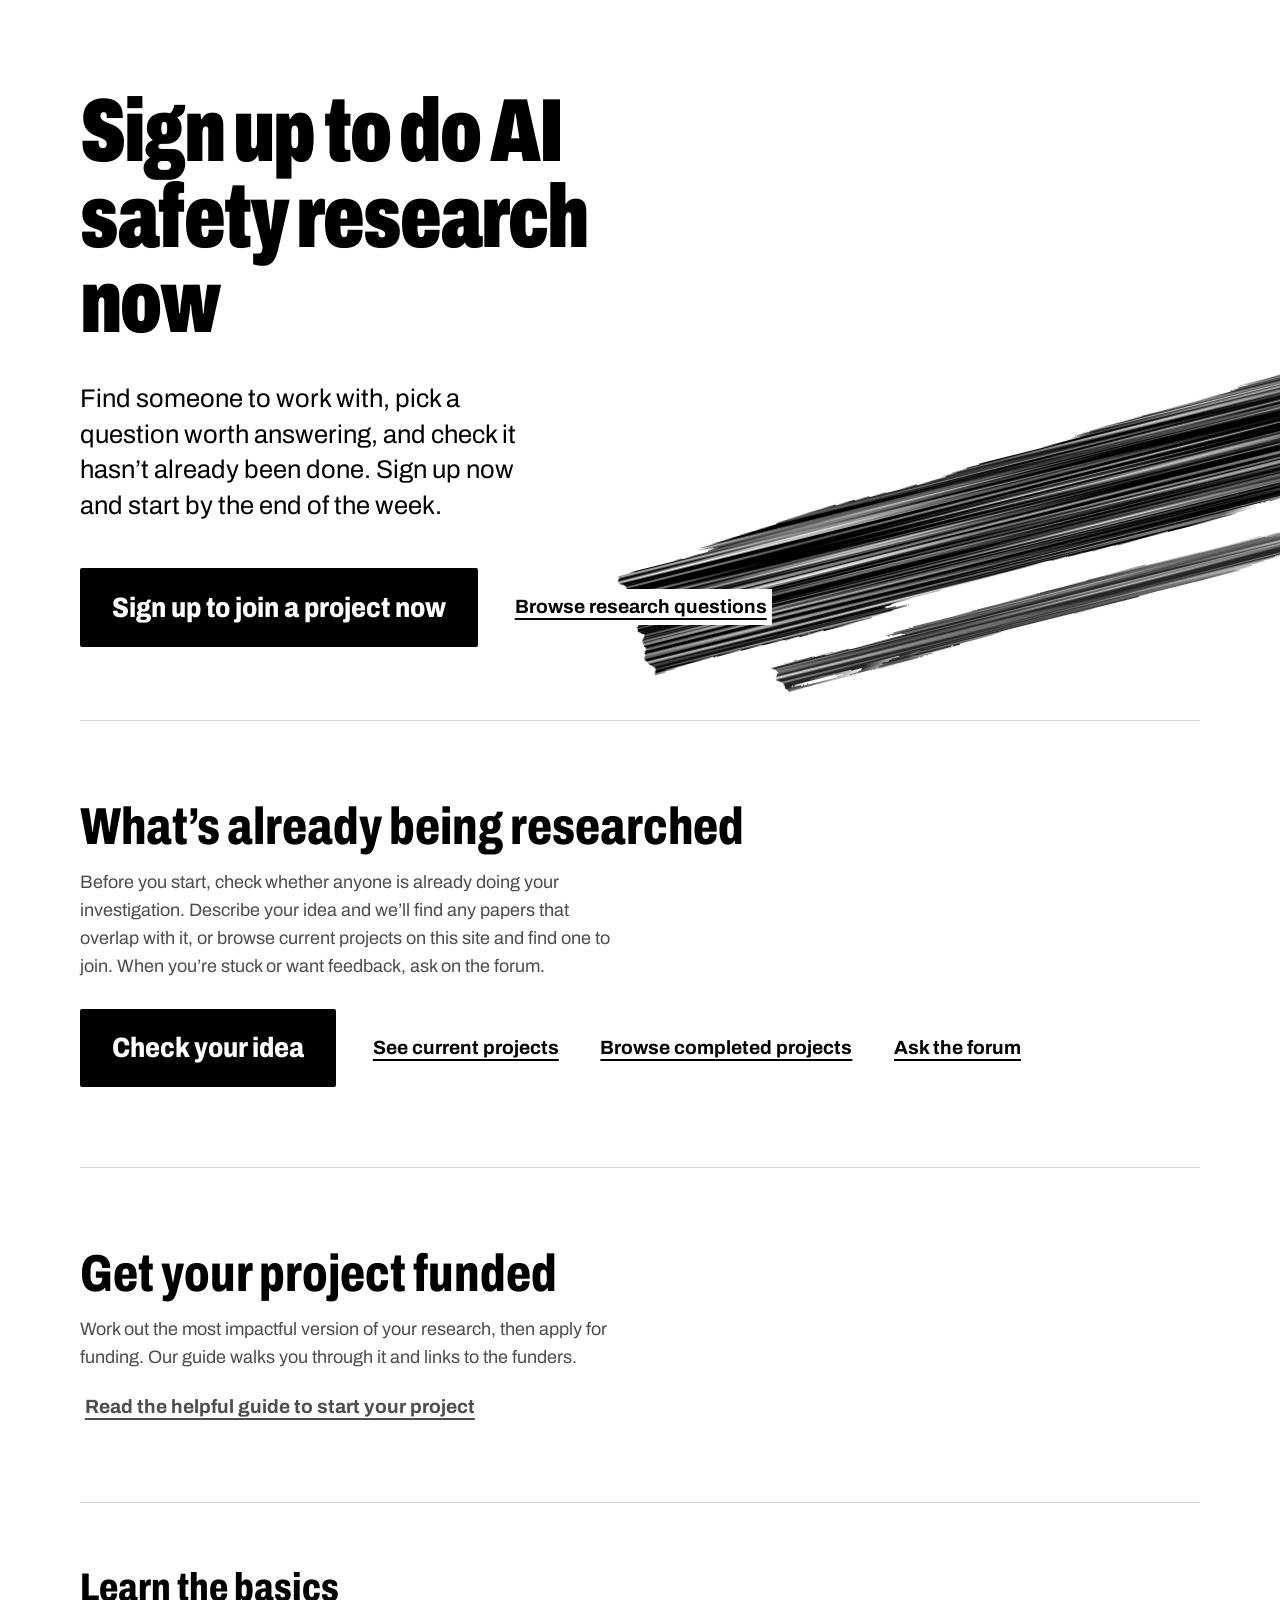
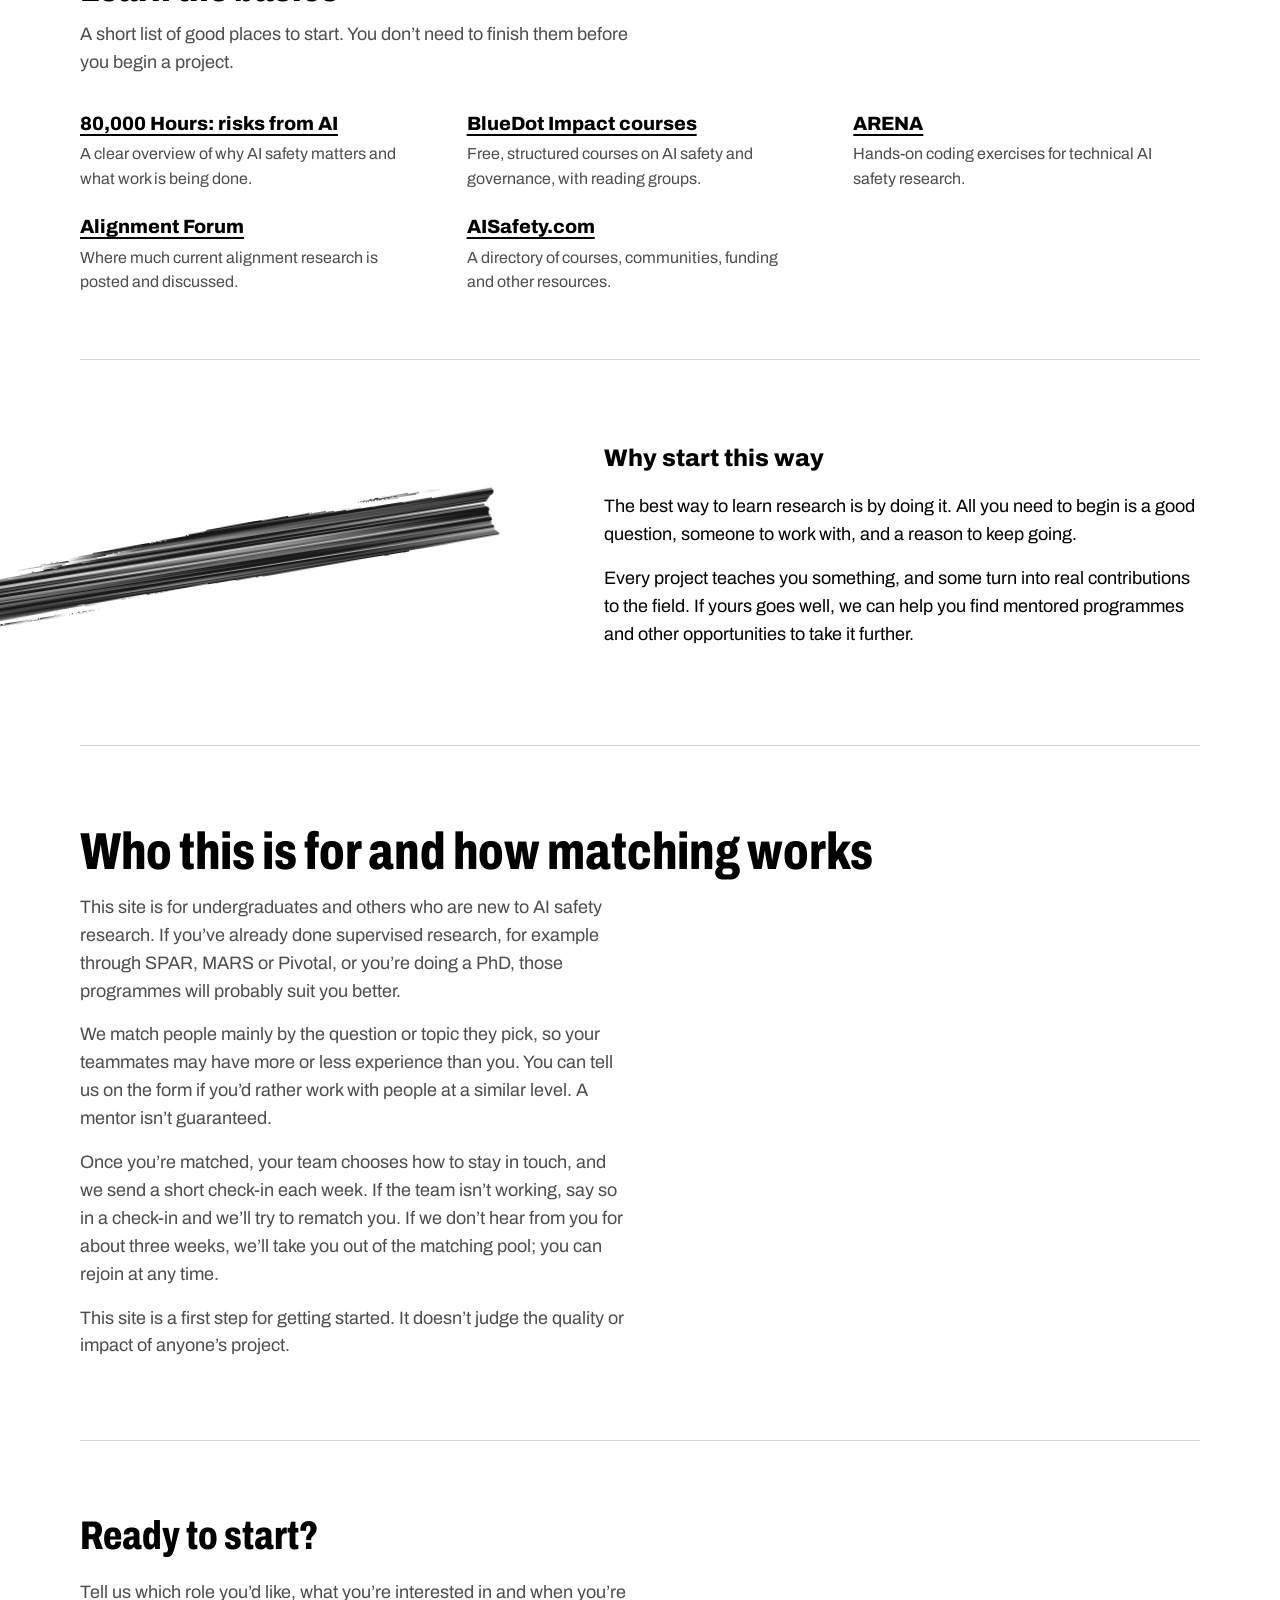
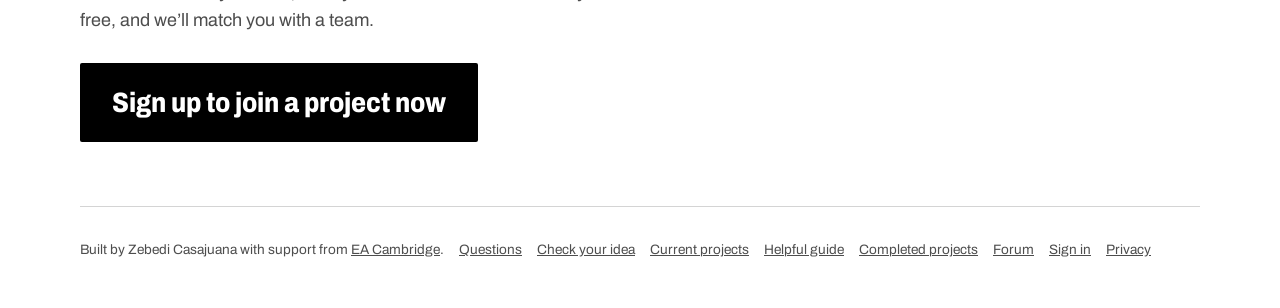
==== commit 160387cb: "Restore the old home page and the forum, one footer on every page, guide to the agreed outline" ====
--- a/index.html
+++ b/index.html
@@ -194,6 +194,16 @@
   }
   .why p + p { margin-top: 1rem; }
 
+  /* Join */
+  .join { padding-block: 4rem; border-top: 1px solid var(--rule); }
+  .join h2 {
+    font-variation-settings: "wdth" 75;
+    font-weight: 800;
+    font-size: clamp(1.75rem, 3.5vw, 2.5rem);
+    margin-bottom: 0.75rem;
+  }
+  .join p { max-width: 55ch; color: var(--ink-soft); }
+  .join .cta { margin-top: 1.75rem; }
   footer a + a, footer a:last-child { margin-left: 0.75rem; }
 
   /* Footer: least relevant, smallest */
@@ -238,41 +248,30 @@
   </svg>
   <div class="hero-text">
     <h1>Sign up to do AI safety research now</h1>
-    <p class="lede">We’ll match you with a small team. It takes about three minutes, and it’s free.</p>
+    <p class="lede">Find someone to work with, pick a question worth answering, and check it hasn’t already been done. Sign up now and start by the end of the week.</p>
     <div class="actions">
       <a class="cta" href="login.html">Sign up to join a project now</a>
+      <a class="secondary" href="questions.html">Browse research questions</a>
     </div>
   </div>
 </header>
 
 <main>
-  <section class="wrap research" id="check" aria-labelledby="check-title">
-    <h2 id="check-title">Check your idea hasn’t been done</h2>
-    <p>Describe your idea and we’ll find any papers that overlap with it, so you know what to read and where yours is new.</p>
+  <section class="wrap research" id="research" aria-labelledby="research-title">
+    <h2 id="research-title">What’s already being researched</h2>
+    <p>Before you start, check whether anyone is already doing your investigation. Describe your idea and we’ll find any papers that overlap with it, or browse current projects on this site and find one to join. When you’re stuck or want feedback, ask on the forum.</p>
     <div class="actions" style="margin-top:1.75rem">
       <a class="cta" href="check.html">Check your idea</a>
+      <a class="secondary" href="projects.html">See current projects</a>
+      <a class="secondary" href="completed.html">Browse completed projects</a>
+      <a class="secondary" href="forum.html">Ask the forum</a>
     </div>
   </section>
 
-  <section class="wrap research" id="questions" aria-labelledby="questions-title">
-    <h2 id="questions-title">Find a good research question</h2>
-    <p>Questions a small team can make real progress on in a term, each with a place to start reading.</p>
-    <div class="actions" style="margin-top:1.75rem">
-      <a class="cta" href="questions.html">Browse research questions</a>
-    </div>
-  </section>
-
-  <section class="wrap why" aria-labelledby="why-title">
-    <svg class="slash-why" viewBox="0 0 600 200" overflow="visible" aria-hidden="true">
-      <g fill="currentColor" transform="rotate(-9 300 100)">
-        <path filter="url(#rough)" d="M10 90 C 180 82, 400 78, 590 74 L 590 128 C 400 132, 190 136, 15 142 Z"/>
-      </g>
-    </svg>
-    <div class="why-text">
-      <h2 id="why-title">Our mission</h2>
-      <p>The best way to learn research is by doing it. All you need to begin is a good question, someone to work with, and a reason to keep going.</p>
-      <p>This site is for undergraduates and others who are new to AI safety research. Every project teaches you something, and some turn into real contributions to the field. Our <a href="guide.html">helpful guide to start your project</a> covers planning, funding and sharing what you found.</p>
-    </div>
+  <section class="wrap research" id="funding" aria-labelledby="funding-title">
+    <h2 id="funding-title">Get your project funded</h2>
+    <p>Work out the most impactful version of your research, then apply for funding. Our guide walks you through it and links to the funders.</p>
+    <p style="margin-top:1.25rem"><a class="secondary" href="guide.html">Read the helpful guide to start your project</a></p>
   </section>
 
   <section class="wrap learn" id="learn" aria-labelledby="learn-title">
@@ -286,10 +285,37 @@
       <li><a href="https://www.aisafety.com/">AISafety.com</a><span>A directory of courses, communities, funding and other resources.</span></li>
     </ul>
   </section>
+
+  <section class="wrap why" aria-labelledby="why-title">
+    <svg class="slash-why" viewBox="0 0 600 200" overflow="visible" aria-hidden="true">
+      <g fill="currentColor" transform="rotate(-9 300 100)">
+        <path filter="url(#rough)" d="M10 90 C 180 82, 400 78, 590 74 L 590 128 C 400 132, 190 136, 15 142 Z"/>
+      </g>
+    </svg>
+    <div class="why-text">
+      <h2 id="why-title">Why start this way</h2>
+      <p>The best way to learn research is by doing it. All you need to begin is a good question, someone to work with, and a reason to keep going.</p>
+      <p>Every project teaches you something, and some turn into real contributions to the field. If yours goes well, we can help you find mentored programmes and other opportunities to take it further.</p>
+    </div>
+  </section>
+
+  <section class="wrap research" id="how" aria-labelledby="how-title">
+    <h2 id="how-title">Who this is for and how matching works</h2>
+    <p>This site is for undergraduates and others who are new to AI safety research. If you’ve already done supervised research, for example through SPAR, MARS or Pivotal, or you’re doing a PhD, those programmes will probably suit you better.</p>
+    <p style="margin-top:1rem">We match people mainly by the question or topic they pick, so your teammates may have more or less experience than you. You can tell us on the form if you’d rather work with people at a similar level. A mentor isn’t guaranteed.</p>
+    <p style="margin-top:1rem">Once you’re matched, your team chooses how to stay in touch, and we send a short check-in each week. If the team isn’t working, say so in a check-in and we’ll try to rematch you. If we don’t hear from you for about three weeks, we’ll take you out of the matching pool; you can rejoin at any time.</p>
+    <p style="margin-top:1rem">This site is a first step for getting started. It doesn’t judge the quality or impact of anyone’s project.</p>
+  </section>
+
+  <section class="wrap join" id="join" aria-labelledby="join-title">
+    <h2 id="join-title">Ready to start?</h2>
+    <p>Tell us which role you’d like, what you’re interested in and when you’re free, and we’ll match you with a team.</p>
+    <a class="cta" href="login.html">Sign up to join a project now</a>
+  </section>
 </main>
 
 <footer class="wrap">
-  Built by Zebedi Casajuana with support from <a href="https://www.eacambridge.org/">EA Cambridge</a>. <a href="projects.html">Current projects</a> <a href="guide.html">Helpful guide to start your project</a> <a href="completed.html">Completed projects</a> <a href="login.html">Sign in</a> <a href="privacy.html">Privacy</a>
+  Built by Zebedi Casajuana with support from <a href="https://www.eacambridge.org/">EA Cambridge</a>. <a href="questions.html">Questions</a> <a href="check.html">Check your idea</a> <a href="projects.html">Current projects</a> <a href="guide.html">Helpful guide</a> <a href="completed.html">Completed projects</a> <a href="forum.html">Forum</a> <a href="login.html">Sign in</a> <a href="privacy.html">Privacy</a>
 </footer>
 
 </body>
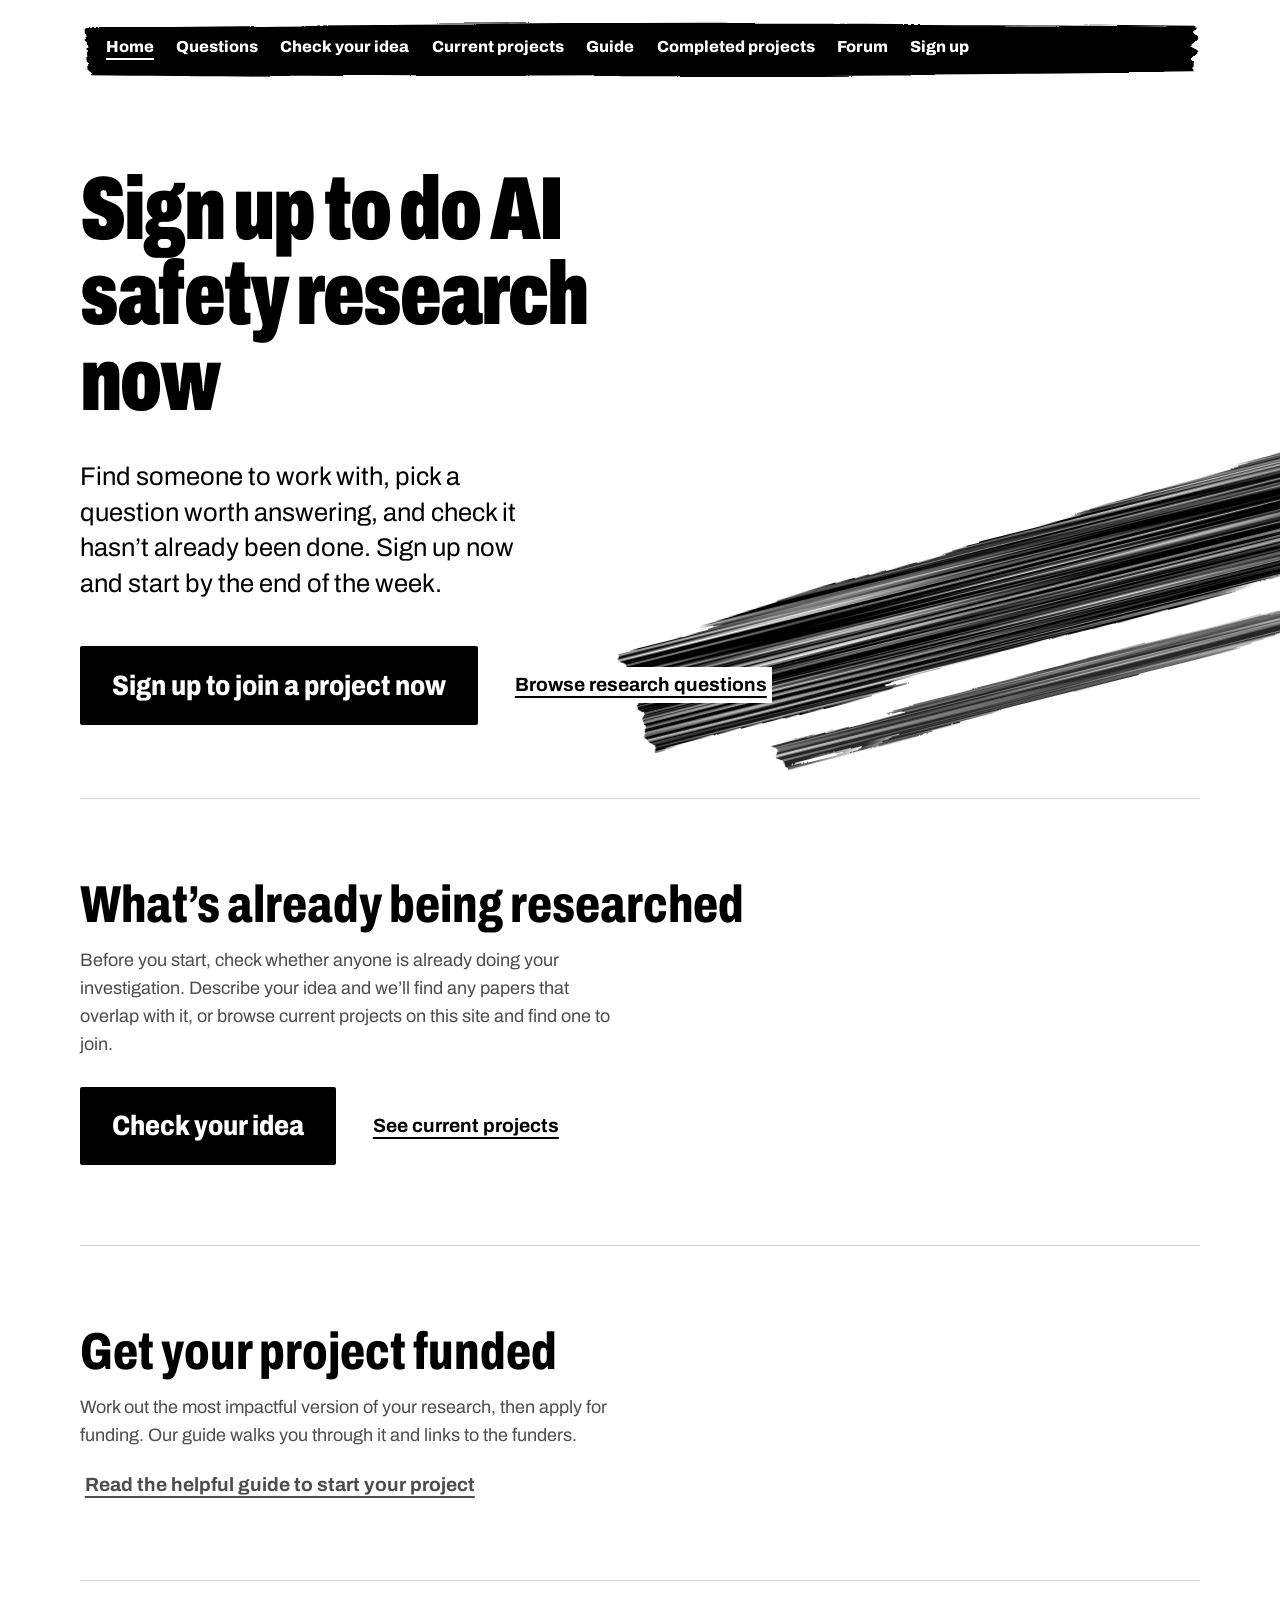
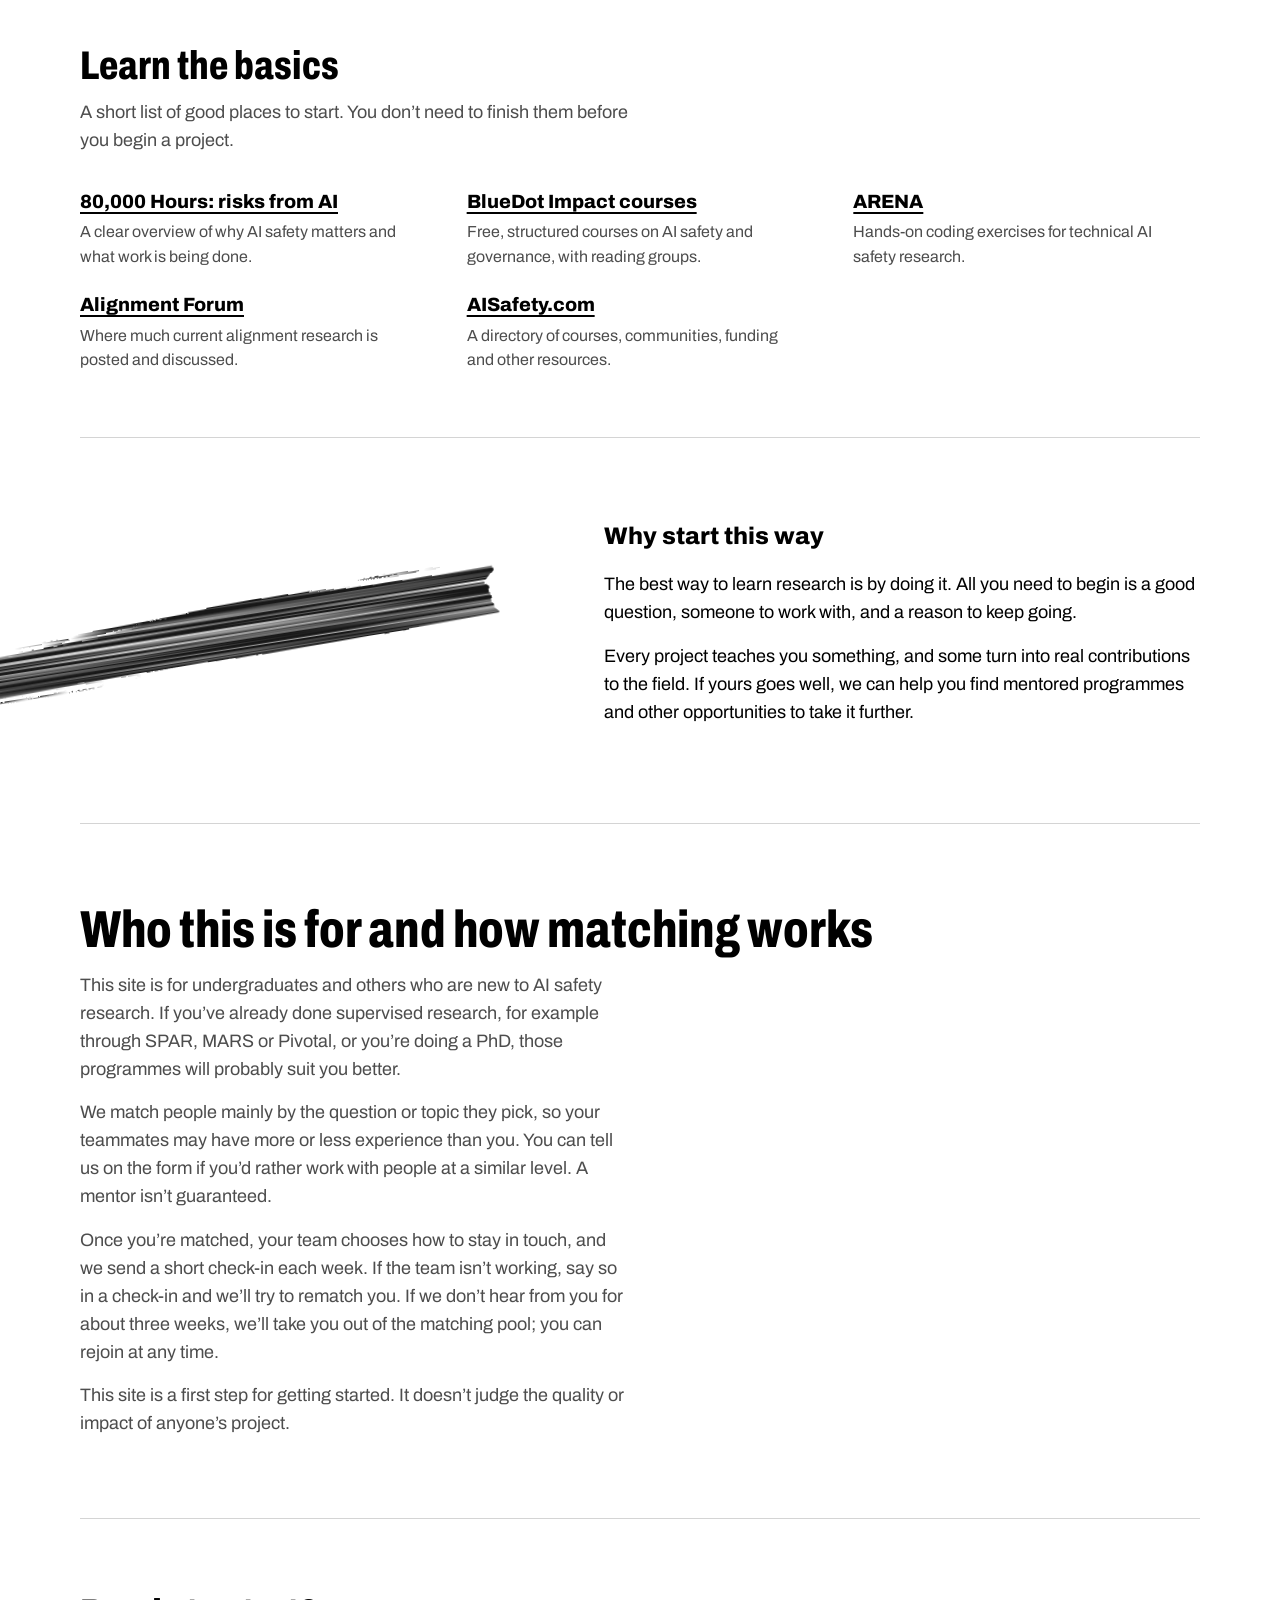
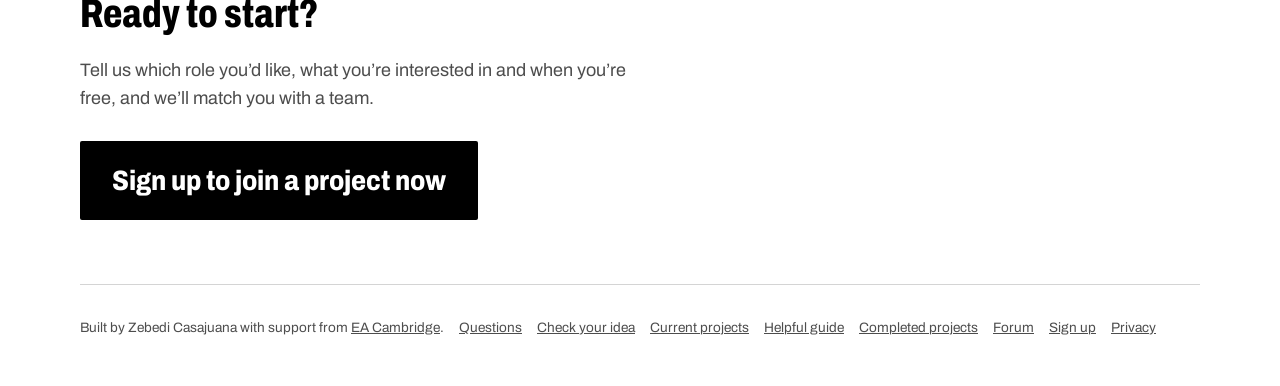
==== commit a3701278: "Brush-streak header linking every page; Sign up instead of Sign in" ====
--- a/index.html
+++ b/index.html
@@ -224,6 +224,7 @@
     .why-text { padding-left: 0; }
   }
 </style>
+<link rel="stylesheet" href="nav.css">
 </head>
 <body>
 
@@ -239,6 +240,7 @@
   </defs>
 </svg>
 
+<nav class="wrap streak-nav" aria-label="Site"><svg class="streak" viewBox="0 0 1000 100" preserveAspectRatio="none" aria-hidden="true"><defs><filter id="rough-nav" x="-5%" y="-40%" width="110%" height="180%"><feTurbulence type="fractalNoise" baseFrequency="0.004 0.08" numOctaves="2" seed="4" result="edge"/><feDisplacementMap in="SourceGraphic" in2="edge" scale="14" xChannelSelector="R" yChannelSelector="G" result="shape"/></filter></defs><path fill="currentColor" filter="url(#rough-nav)" d="M4 14 C 300 6, 700 4, 996 10 L 994 90 C 700 96, 300 98, 8 92 Z"/></svg><div class="links"><a href="index.html" aria-current="page">Home</a><a href="questions.html">Questions</a><a href="check.html">Check your idea</a><a href="projects.html">Current projects</a><a href="guide.html">Guide</a><a href="completed.html">Completed projects</a><a href="forum.html">Forum</a><a href="login.html">Sign up</a></div></nav>
 <header class="wrap hero">
   <svg class="slash-hero" viewBox="0 0 1000 560" overflow="visible" aria-hidden="true">
     <g fill="currentColor" transform="rotate(-14 500 210)">
@@ -259,12 +261,10 @@
 <main>
   <section class="wrap research" id="research" aria-labelledby="research-title">
     <h2 id="research-title">What’s already being researched</h2>
-    <p>Before you start, check whether anyone is already doing your investigation. Describe your idea and we’ll find any papers that overlap with it, or browse current projects on this site and find one to join. When you’re stuck or want feedback, ask on the forum.</p>
+    <p>Before you start, check whether anyone is already doing your investigation. Describe your idea and we’ll find any papers that overlap with it, or browse current projects on this site and find one to join.</p>
     <div class="actions" style="margin-top:1.75rem">
       <a class="cta" href="check.html">Check your idea</a>
       <a class="secondary" href="projects.html">See current projects</a>
-      <a class="secondary" href="completed.html">Browse completed projects</a>
-      <a class="secondary" href="forum.html">Ask the forum</a>
     </div>
   </section>
 
@@ -315,7 +315,7 @@
 </main>
 
 <footer class="wrap">
-  Built by Zebedi Casajuana with support from <a href="https://www.eacambridge.org/">EA Cambridge</a>. <a href="questions.html">Questions</a> <a href="check.html">Check your idea</a> <a href="projects.html">Current projects</a> <a href="guide.html">Helpful guide</a> <a href="completed.html">Completed projects</a> <a href="forum.html">Forum</a> <a href="login.html">Sign in</a> <a href="privacy.html">Privacy</a>
+  Built by Zebedi Casajuana with support from <a href="https://www.eacambridge.org/">EA Cambridge</a>. <a href="questions.html">Questions</a> <a href="check.html">Check your idea</a> <a href="projects.html">Current projects</a> <a href="guide.html">Helpful guide</a> <a href="completed.html">Completed projects</a> <a href="forum.html">Forum</a> <a href="login.html">Sign up</a> <a href="privacy.html">Privacy</a>
 </footer>
 
 </body>
--- a/nav.css
+++ b/nav.css
@@ -0,0 +1,8 @@
+/* The header on every page: the site's brush streak with the page links on top of it. */
+.streak-nav { position: relative; margin-top: 1.25rem; padding: 1rem 1.6rem 1.1rem; color: var(--paper, #fff); z-index: 2; }
+.streak-nav .streak { position: absolute; inset: 0; width: 100%; height: 100%; color: var(--ink, #000); pointer-events: none; }
+.streak-nav .links { position: relative; display: flex; flex-wrap: wrap; gap: 0.35rem 1.4rem; align-items: center; }
+.streak-nav a { color: var(--paper, #fff); font-family: "Archivo", "Helvetica Neue", Arial, sans-serif; font-weight: 800; font-size: 1rem; line-height: 1.4; text-decoration: none; border-bottom: 2px solid transparent; }
+.streak-nav a:hover, .streak-nav a[aria-current="page"] { border-bottom-color: currentColor; }
+.streak-nav a:focus-visible { outline: 3px solid var(--paper, #fff); outline-offset: 3px; }
+@media (max-width: 640px) { .streak-nav { padding: 0.8rem 1rem 0.9rem; } .streak-nav .links { gap: 0.3rem 1rem; } .streak-nav a { font-size: 0.95rem; } }
